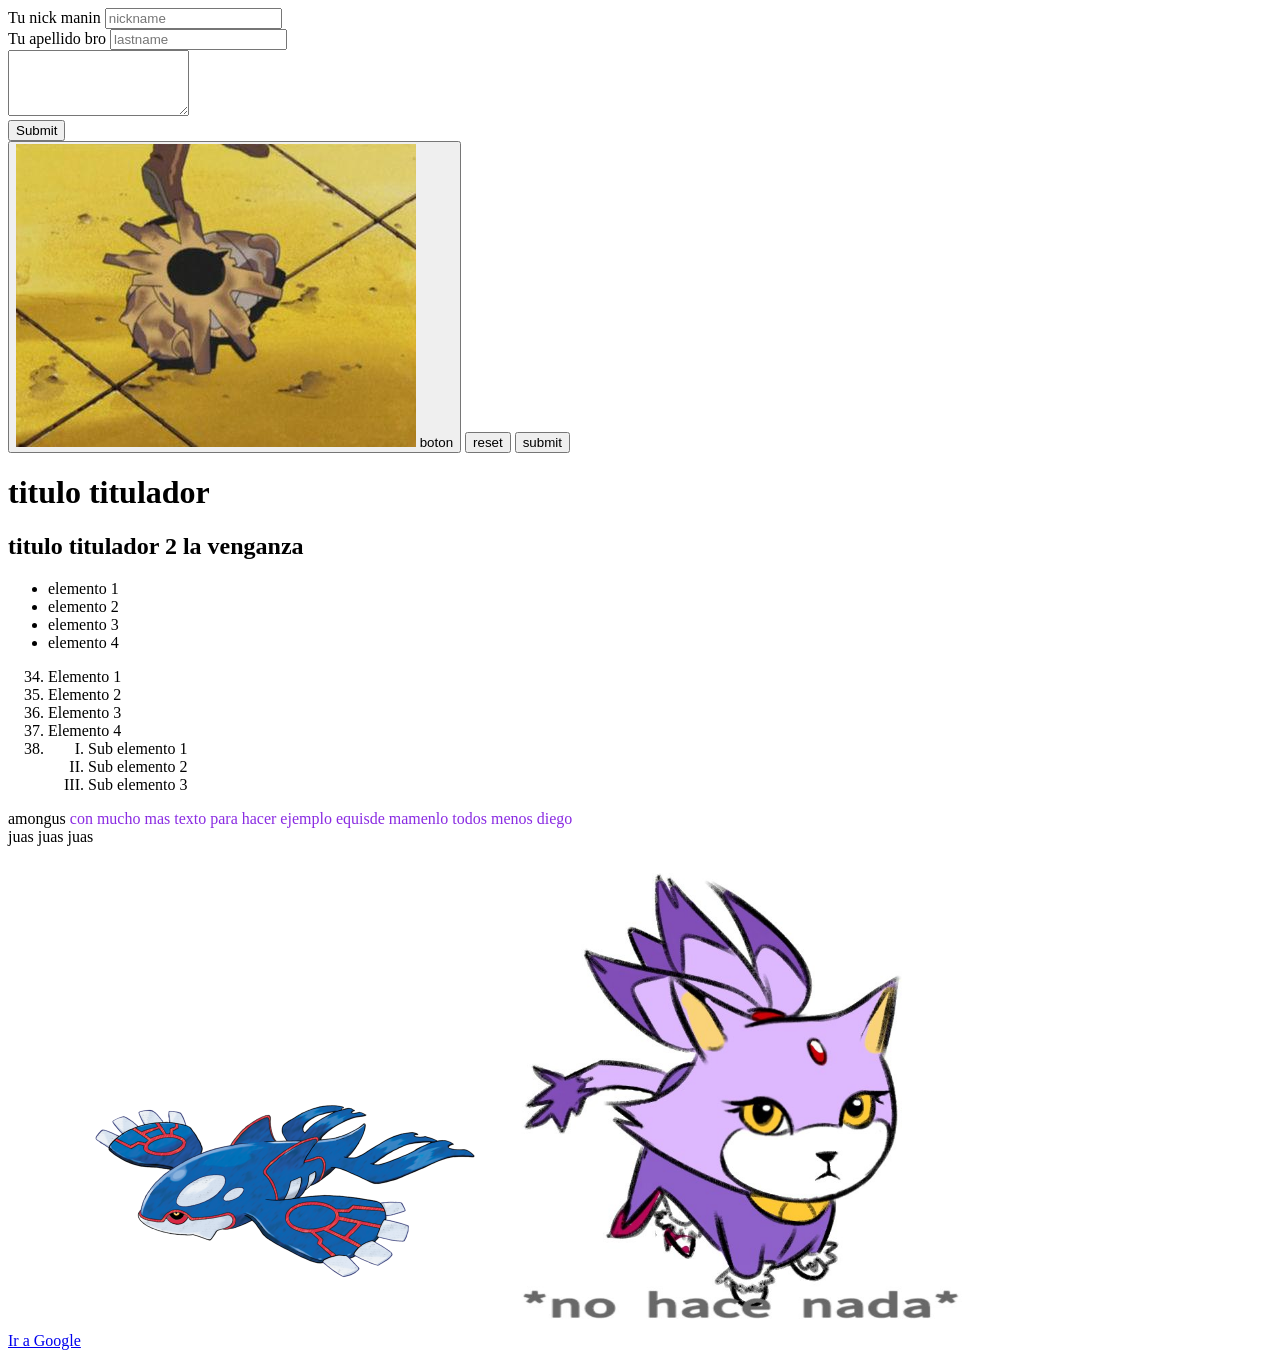
==== index.html @ 67339965 "Add files via upload" ====
<!DOCTYPE html>
<html lang="en">
<head>
   
    <form action="/formulario" method="post"> 
        <label>Tu nick manin </label>
        <input type="text" id="Nickname" name="nombre" placeholder="nickname"/>
        <br>
        <label>Tu apellido bro </label>
        <input type="text" id="tu apellido bro" name="nombre" placeholder="lastname"/>
        <br>
        <textarea name="comentario" placeholder="comenta po" rows="4" id="comentario"> </textarea>
        <br>
        <input type="submit" />
        <br>
        <button type="button"> <img src="img/shendinja.jpg" /> boton  </button>
        <button type="reset">reset</button>
        <button type="submit">submit</button>
           </form>
    <h1> titulo titulador</h1>
    <h2> titulo titulador 2 la venganza</h2>
    <!--comentario de lista no ordenada-->
    <ul>
        <li>elemento 1</li>
        <li>elemento 2</li>
        <li>elemento 3</li>
        <li>elemento 4</li>
 </ul>
 <!--comentario de lista si ordenada-->
    <ol>
        <li value="34">Elemento 1</li>
        <li>Elemento 2</li>
        <li>Elemento 3</li>
        <li>Elemento 4</li>
        <li>
            <ol>
         <li style="list-style: upper-roman;" >Sub elemento 1</li>
         <li style="list-style: upper-roman;" >Sub elemento 2</li>
         <li style="list-style: upper-roman;" >Sub elemento 3</li>
            </ol>
        </li>
    </ol>

    <p>amongus <span style="color: blueviolet;">con mucho mas texto para hacer ejemplo equisde mamenlo todos menos diego </span>
         <br>juas juas juas
         <br> <a target="_blank" href="https://www.google.com/"> Ir a Google</a>
         <img src="img/kyogre.png" width="400"/ <br> <img src="img/blazenada.jpg"" width="300"/
         <table style="width: 500px;" >
  
</body>
</html>
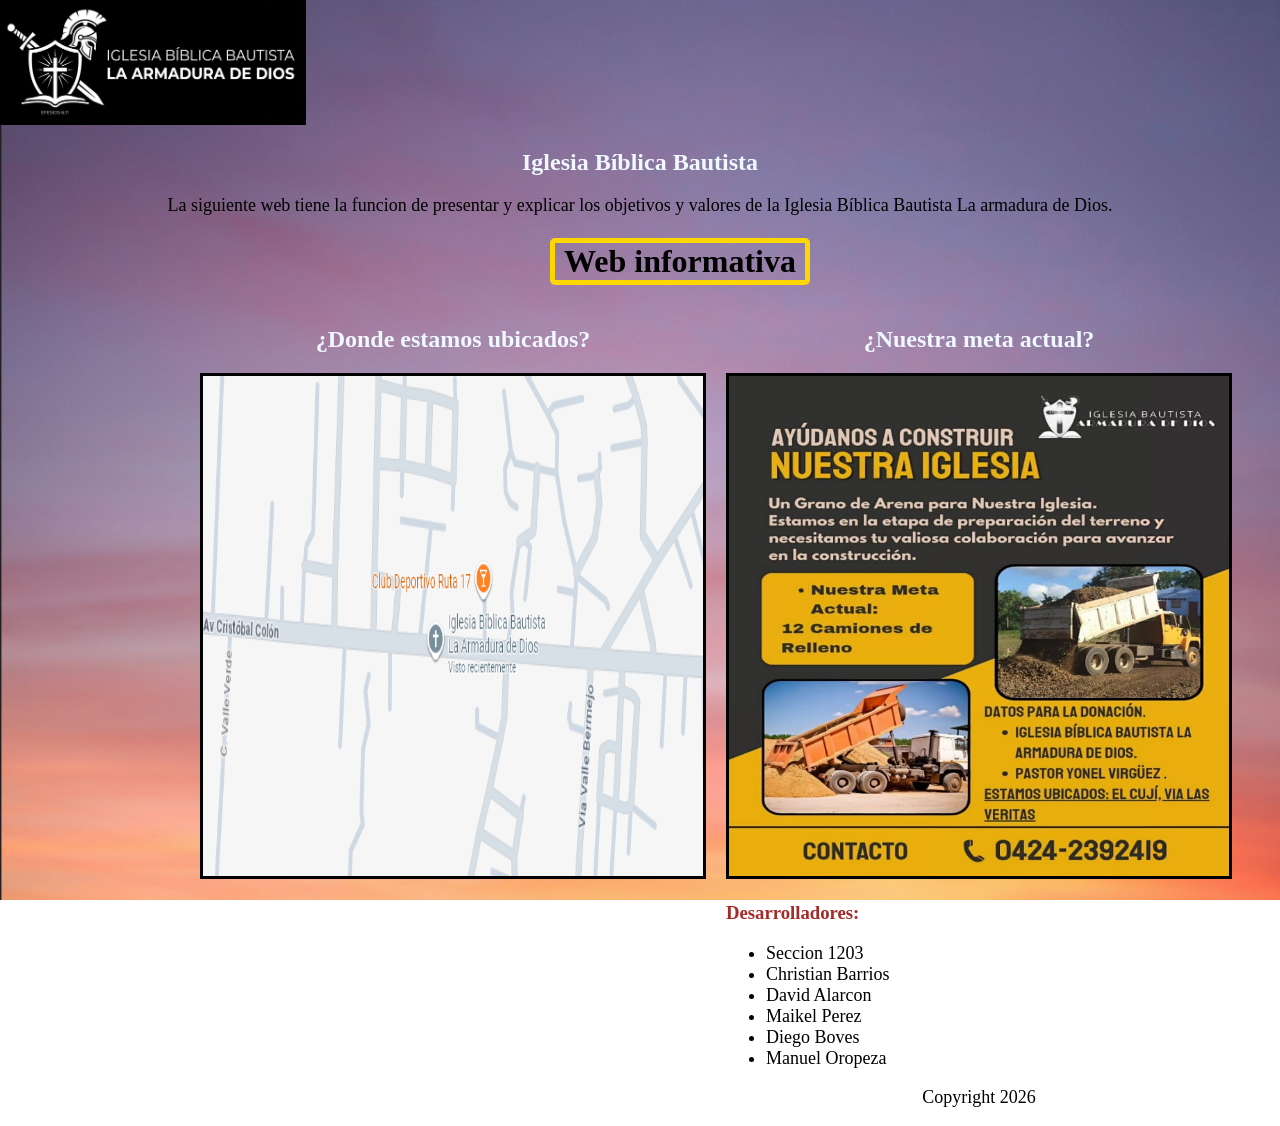
==== commit b88f0b5d: "Rename blog.html to index.html" ====
--- a/index.html
+++ b/index.html
@@ -1,51 +1,41 @@
 <!DOCTYPE html>
 <html lang="en">
 <head>
-   
-    <form action="/formulario" method="post"> 
-        <label>Tu nick manin </label>
-        <input type="text" id="Nickname" name="nombre" placeholder="nickname"/>
-        <br>
-        <label>Tu apellido bro </label>
-        <input type="text" id="tu apellido bro" name="nombre" placeholder="lastname"/>
-        <br>
-        <textarea name="comentario" placeholder="comenta po" rows="4" id="comentario"> </textarea>
-        <br>
-        <input type="submit" />
-        <br>
-        <button type="button"> <img src="img/shendinja.jpg" /> boton  </button>
-        <button type="reset">reset</button>
-        <button type="submit">submit</button>
-           </form>
-    <h1> titulo titulador</h1>
-    <h2> titulo titulador 2 la venganza</h2>
-    <!--comentario de lista no ordenada-->
+    <title>Pagina proyecto</title>
+    <link rel="stylesheet" href="estilo.css" />
+    <style>
+     .contenedor
+    </style>
+</head>
+<body>
+     <img src="img/parroquia.jpg" width="300"
+     <br>
+          <h2> Iglesia Bíblica Bautista</h2>
+    <p> La siguiente web tiene la funcion de presentar y explicar los objetivos y valores de la Iglesia Bíblica Bautista
+         La armadura de Dios.</p>
+          <h1> Web informativa</h1>
+          <div class="contenedor">
+          <section>
+          <div class="columna1">
+     <h2>¿Donde estamos ubicados?</h2>
+    <img src="img/lugar.PNG" width="500" height="500"
+    </div>
+          </section>
+    <br>
+               <div class="columna2">
+    <h2>¿Nuestra meta actual?</h2>
+    <img src="img/publi.jpg" width="500" height="500"
+    <hr>  
+    <h3>Desarrolladores:</h3>
     <ul>
-        <li>elemento 1</li>
-        <li>elemento 2</li>
-        <li>elemento 3</li>
-        <li>elemento 4</li>
+        <li>Seccion 1203</li>
+        <li>Christian Barrios</li>
+        <li>David Alarcon</li>
+        <li>Maikel Perez</li>
+        <li>Diego Boves</li>
+        <li>Manuel Oropeza</li>
  </ul>
- <!--comentario de lista si ordenada-->
-    <ol>
-        <li value="34">Elemento 1</li>
-        <li>Elemento 2</li>
-        <li>Elemento 3</li>
-        <li>Elemento 4</li>
-        <li>
-            <ol>
-         <li style="list-style: upper-roman;" >Sub elemento 1</li>
-         <li style="list-style: upper-roman;" >Sub elemento 2</li>
-         <li style="list-style: upper-roman;" >Sub elemento 3</li>
-            </ol>
-        </li>
-    </ol>
-
-    <p>amongus <span style="color: blueviolet;">con mucho mas texto para hacer ejemplo equisde mamenlo todos menos diego </span>
-         <br>juas juas juas
-         <br> <a target="_blank" href="https://www.google.com/"> Ir a Google</a>
-         <img src="img/kyogre.png" width="400"/ <br> <img src="img/blazenada.jpg"" width="300"/
-         <table style="width: 500px;" >
-  
+ <p>Copyright 2026</p>
+  </div>        
 </body>
-</html>+</html>
--- a/estilo.css
+++ b/estilo.css
@@ -0,0 +1,59 @@
+
+body {
+    margin: 0px;
+    background-image: url("img/cielofondo.PNG"); background-repeat:round ; background-attachment:fixed;
+}
+h1 {
+    color:black;
+    margin-left: 550px;
+}
+h2 {
+    color:aliceblue;
+    display: flex;
+    justify-content: center;
+}
+h3 {
+    color:brown
+}
+p{
+    font-family:Georgia, 'Times New Roman', Times, serif;
+    font-size: larger;
+    display: flex;
+    justify-content: center;
+}
+p{
+    font-size: large;
+}
+ul{
+    font-size: large;
+}
+h1{
+    display:flex;
+    justify-content: center;
+    border-radius: 5px;
+    border-color: gold;
+    border-width: 5px;
+    border-style:solid;
+    width: 250px; 
+}
+.contenedor {
+    margin-left: 100px;
+    display: flex;
+    justify-content:center
+     display: grid;
+  grid-template-columns: repeat(4, 3fr);
+  grid-gap: 10px;
+  grid-auto-rows: minmax(100px, auto);
+}
+.columna1 {
+    grid-column: 2 / 2;
+  grid-row: 1;
+  margin-left: 100px;
+}
+.columna2 {
+    grid-column: 1 / 2;
+  grid-row: 1;
+}
+img {
+    border-style: solid; color: black; border-width: 3px;
+}
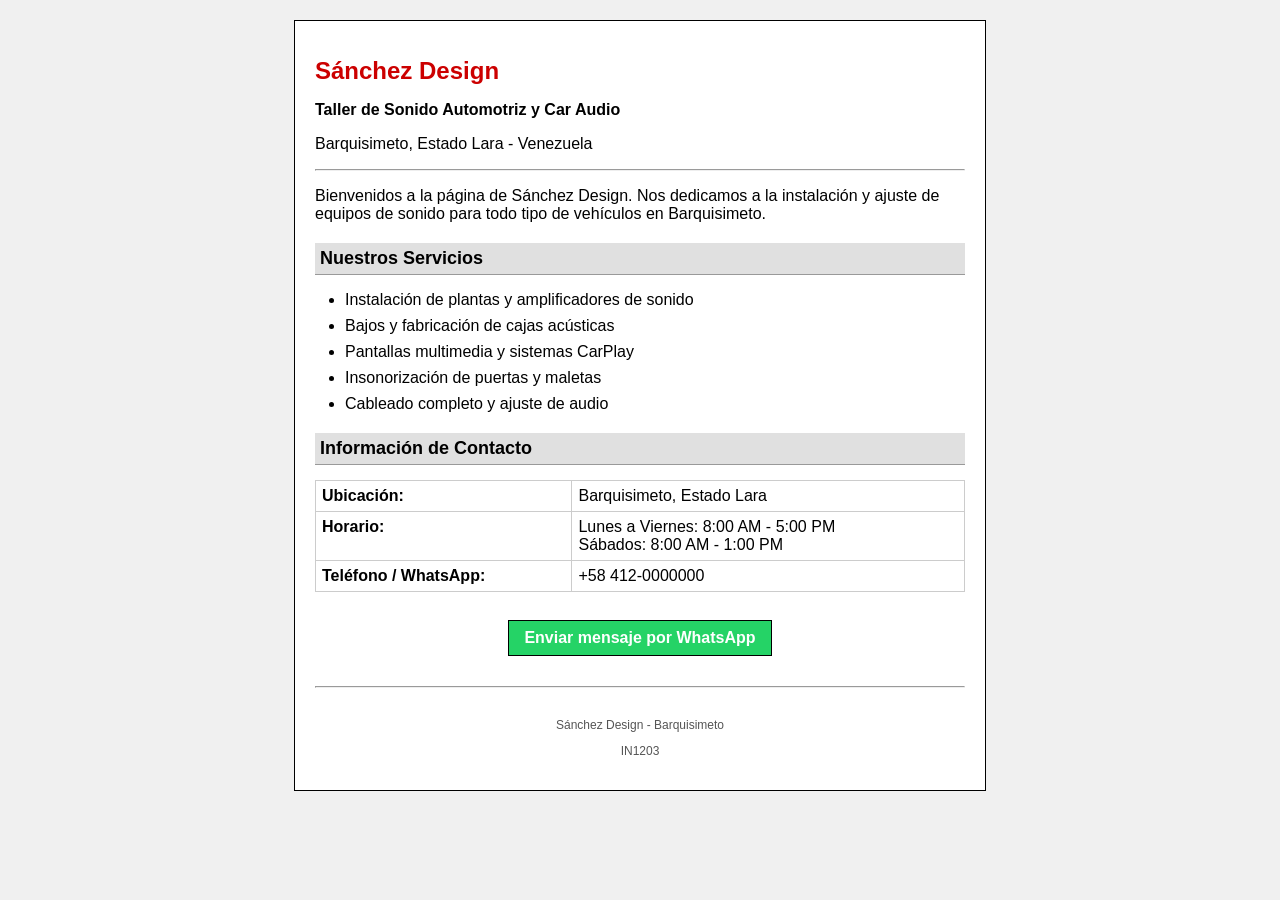
==== commit 66521574: "Actualización Mayor" ====
--- a/index.html
+++ b/index.html
@@ -1,41 +1,69 @@
-<!DOCTYPE html>
-<html lang="en">
-<head>
-    <title>Pagina proyecto</title>
-    <link rel="stylesheet" href="estilo.css" />
-    <style>
-     .contenedor
-    </style>
-</head>
-<body>
-     <img src="img/parroquia.jpg" width="300"
-     <br>
-          <h2> Iglesia Bíblica Bautista</h2>
-    <p> La siguiente web tiene la funcion de presentar y explicar los objetivos y valores de la Iglesia Bíblica Bautista
-         La armadura de Dios.</p>
-          <h1> Web informativa</h1>
-          <div class="contenedor">
-          <section>
-          <div class="columna1">
-     <h2>¿Donde estamos ubicados?</h2>
-    <img src="img/lugar.PNG" width="500" height="500"
-    </div>
-          </section>
-    <br>
-               <div class="columna2">
-    <h2>¿Nuestra meta actual?</h2>
-    <img src="img/publi.jpg" width="500" height="500"
-    <hr>  
-    <h3>Desarrolladores:</h3>
-    <ul>
-        <li>Seccion 1203</li>
-        <li>Christian Barrios</li>
-        <li>David Alarcon</li>
-        <li>Maikel Perez</li>
-        <li>Diego Boves</li>
-        <li>Manuel Oropeza</li>
- </ul>
- <p>Copyright 2026</p>
-  </div>        
-</body>
-</html>
+<!DOCTYPE html>
+<html lang="es">
+<head>
+    <meta charset="UTF-8">
+    <meta name="viewport" content="width=device-width, initial-scale=1.0">
+    <title>Sánchez Design - Sonido Automotriz en Barquisimeto</title>
+	<link rel="stylesheet" href="styles.css">
+</head>
+<body>
+
+    <div class="contenedor">
+        
+        <header>
+            <h1>Sánchez Design</h1>
+            <p><strong>Taller de Sonido Automotriz y Car Audio</strong></p>
+            <p>Barquisimeto, Estado Lara - Venezuela</p>
+        </header>
+
+        <hr>
+
+        <p>Bienvenidos a la página de Sánchez Design. Nos dedicamos a la instalación y ajuste de equipos de sonido para todo tipo de vehículos en Barquisimeto.</p>
+
+        <h2>Nuestros Servicios</h2>
+        <ul>
+            <li>Instalación de plantas y amplificadores de sonido</li>
+            <li>Bajos y fabricación de cajas acústicas</li>
+            <li>Pantallas multimedia y sistemas CarPlay</li>
+            <li>Insonorización de puertas y maletas</li>
+            <li>Cableado completo y ajuste de audio</li>
+        </ul>
+
+        <h2>Información de Contacto</h2>
+        
+        <table class="contacto-tabla">
+            <tr>
+                <td><strong>Ubicación:</strong></td>
+                <td>Barquisimeto, Estado Lara</td>
+            </tr>
+            <tr>
+                <td><strong>Horario:</strong></td>
+                <td>Lunes a Viernes: 8:00 AM - 5:00 PM<br>Sábados: 8:00 AM - 1:00 PM</td>
+            </tr>
+            <tr>
+                <td><strong>Teléfono / WhatsApp:</strong></td>
+                <td>+58 412-0000000</td>
+            </tr>
+        </table>
+
+        <br>
+
+        <!-- botoncito -->
+        <div style="text-align: center;">
+            <a class="boton-whatsapp" href="mensaje.html" target="_blank">
+                Enviar mensaje por WhatsApp
+            </a>
+        </div>
+
+        <hr style="margin-top: 30px;">
+
+
+        <div class="pie-pagina">
+            <p>Sánchez Design - Barquisimeto</p>
+            <p>IN1203</p>
+        </div>
+
+    </div>
+
+</body>
+</html>
--- a/styles.css
+++ b/styles.css
@@ -0,0 +1,68 @@
+body {
+            font-family: Arial, sans-serif;
+            background-color: #f0f0f0;
+            color: #000000;
+            margin: 20px;
+            padding: 0;
+        }
+
+        .contenedor {
+            max-width: 650px;
+            margin: 0 auto;
+            background-color: #ffffff;
+            border: 1px solid #000000;
+            padding: 20px;
+        }
+
+        h1 {
+            color: #cc0000;
+            margin-bottom: 5px;
+            font-size: 24px;
+        }
+
+        h2 {
+            font-size: 18px;
+            background-color: #e0e0e0;
+            padding: 5px;
+            border-bottom: 1px solid #999999;
+            margin-top: 20px;
+        }
+
+        ul {
+            margin-left: 10px;
+            padding-left: 20px;
+        }
+
+        li {
+            margin-bottom: 8px;
+        }
+
+        .contacto-tabla {
+            width: 100%;
+            border-collapse: collapse;
+            margin-top: 10px;
+        }
+
+        .contacto-tabla td {
+            padding: 6px;
+            border: 1px solid #ccc;
+            vertical-align: top;
+        }
+
+        .boton-whatsapp {
+            display: inline-block;
+            background-color: #25d366;
+            color: #ffffff;
+            padding: 8px 15px;
+            text-decoration: none;
+            font-weight: bold;
+            border: 1px solid #000000;
+            margin-top: 10px;
+        }
+
+        .pie-pagina {
+            text-align: center;
+            font-size: 12px;
+            margin-top: 30px;
+            color: #555555;
+        }
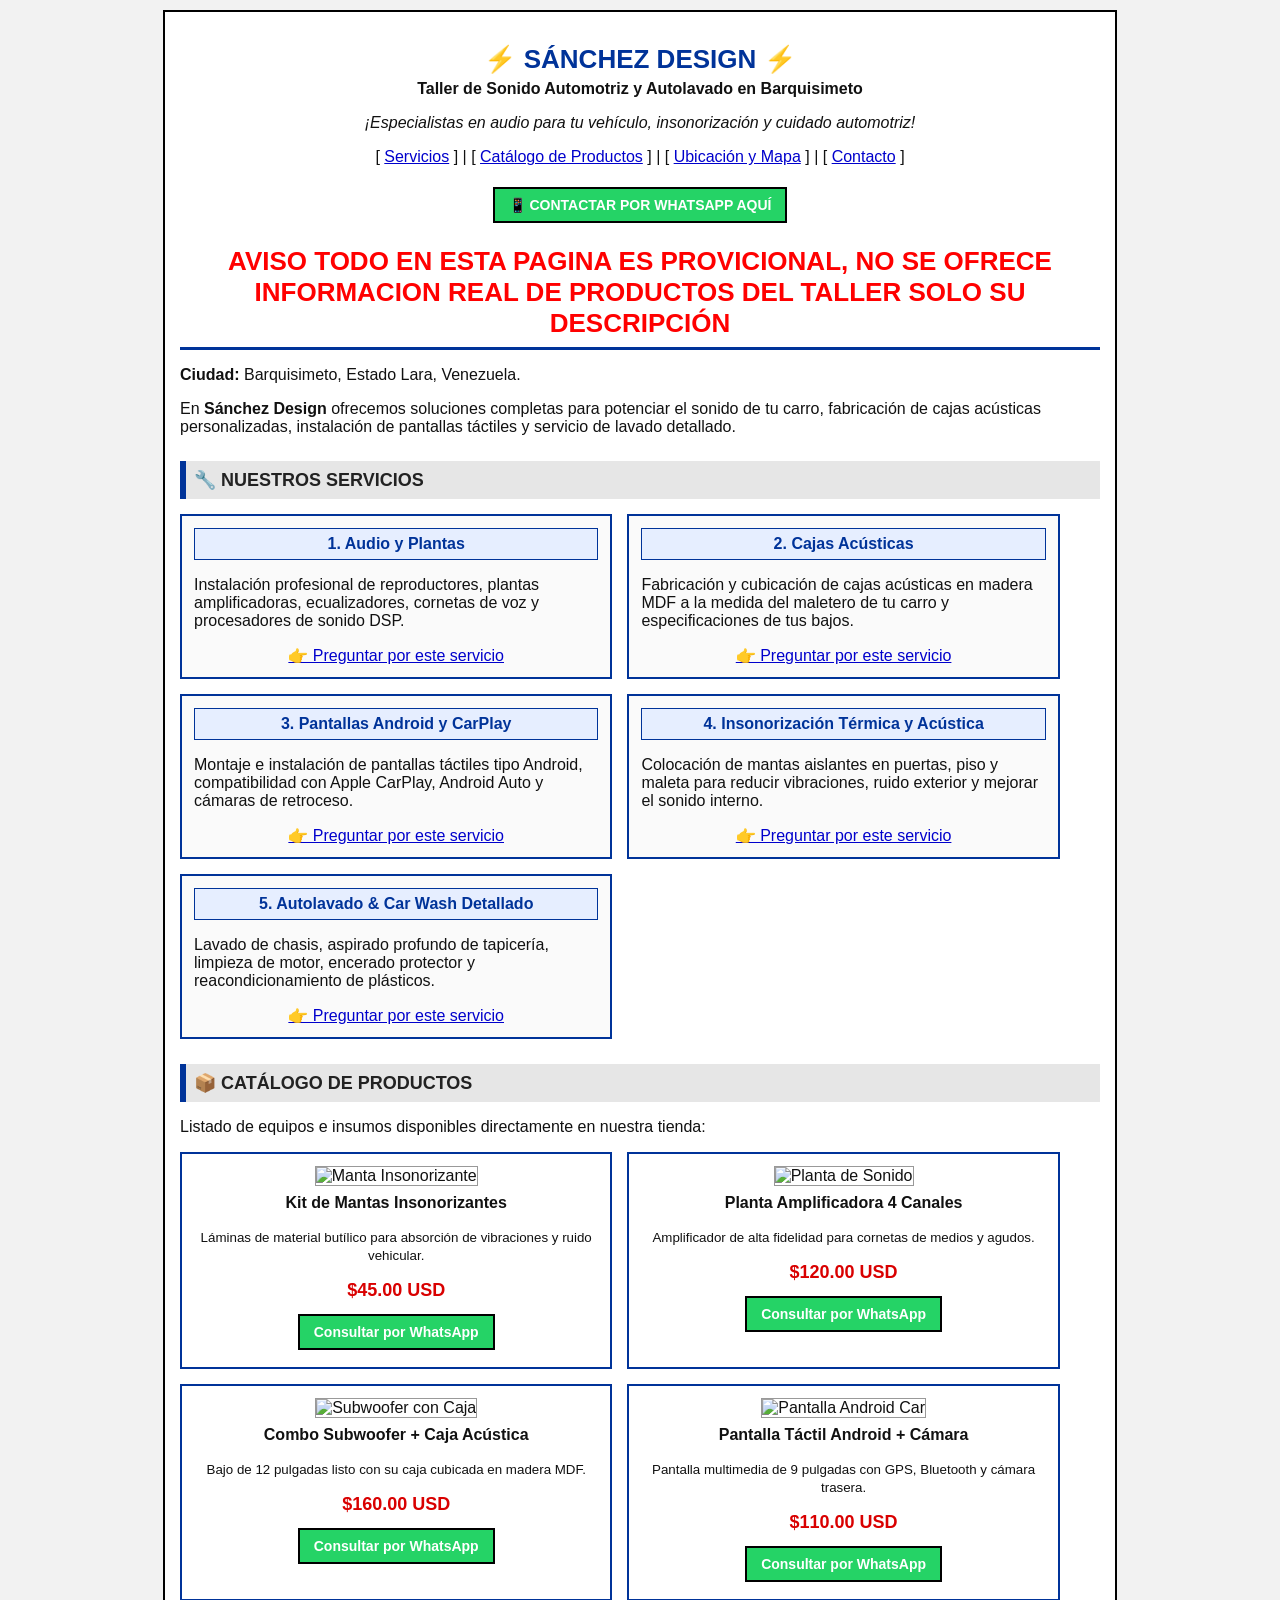
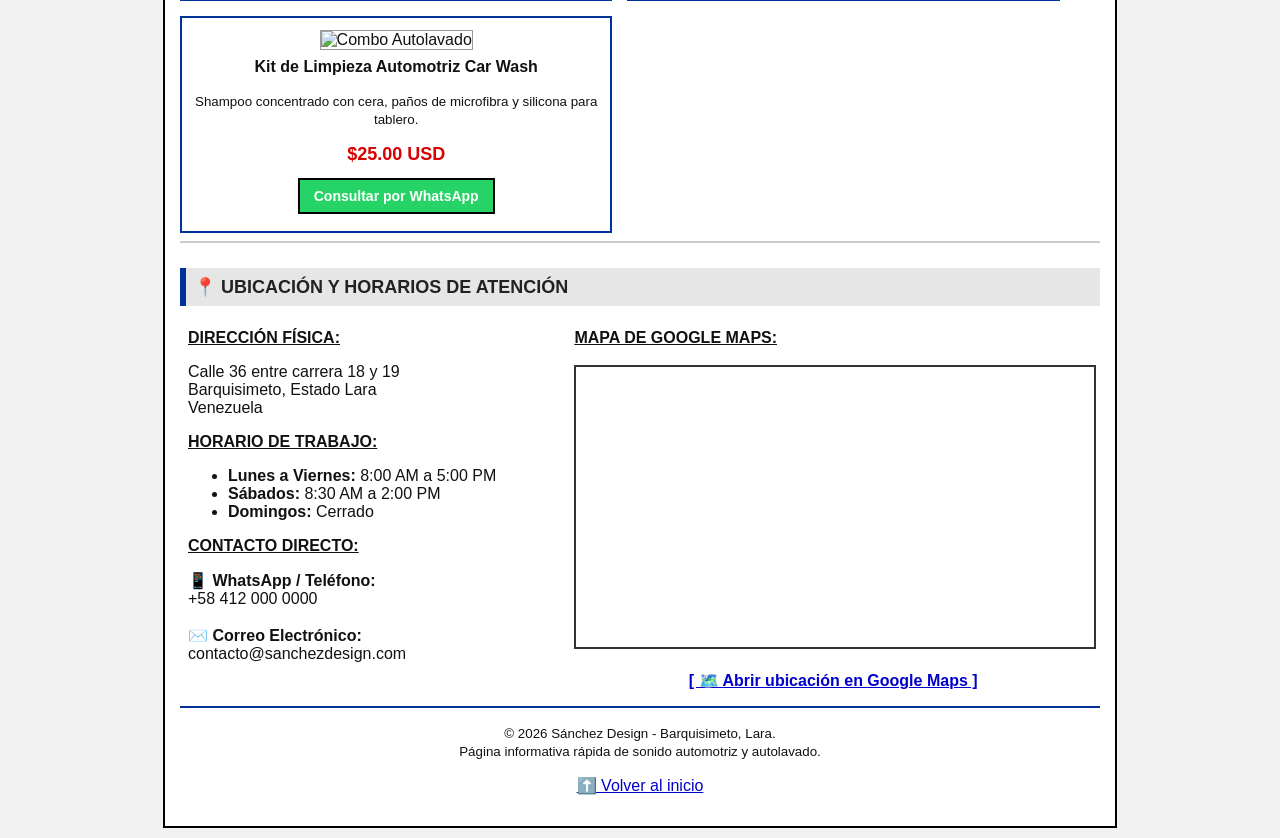
==== commit 073b6fda: "Update index.html" ====
--- a/index.html
+++ b/index.html
@@ -3,67 +3,321 @@
 <head>
     <meta charset="UTF-8">
     <meta name="viewport" content="width=device-width, initial-scale=1.0">
-    <title>Sánchez Design - Sonido Automotriz en Barquisimeto</title>
-	<link rel="stylesheet" href="styles.css">
+    <title>Sánchez Design - Sonido Automotriz y Autolavado (Barquisimeto)</title>
+    <style>
+        /* Estilos sencillos hechos a mano por un principiante */
+        body {
+            font-family: Arial, Helvetica, sans-serif;
+            background-color: #f2f2f2;
+            color: #111111;
+            margin: 10px;
+            padding: 0;
+        }
+
+        .contenedor-principal {
+            background-color: #ffffff;
+            width: 95%;
+            max-width: 920px;
+            margin: 0 auto;
+            border: 2px solid #000000;
+            padding: 15px;
+        }
+
+        h1 {
+            color: #003399;
+            margin-bottom: 5px;
+            font-size: 26px;
+        }
+
+        h2 {
+            color: #222222;
+            background-color: #e6e6e6;
+            padding: 8px;
+            border-left: 6px solid #003399;
+            margin-top: 25px;
+            font-size: 18px;
+        }
+
+        a {
+            color: #0000cc;
+            text-decoration: underline;
+        }
+
+        a:hover {
+            color: #cc0000;
+        }
+
+        /* Botón verde para consulta rápida */
+        .boton-whatsapp {
+            background-color: #25d366;
+            color: #ffffff !important;
+            padding: 8px 14px;
+            font-weight: bold;
+            text-decoration: none;
+            border: 2px solid #000000;
+            display: inline-block;
+            margin: 5px 0;
+            font-size: 14px;
+        }
+
+        /* CUADROS DE SERVICIOS - Estilo caja con borde azul */
+        .contenedor-cuadros {
+            display: flex;
+            flex-wrap: wrap;
+            gap: 15px;
+            margin-top: 15px;
+        }
+
+        .cuadro-box {
+            width: 47%;
+            min-width: 260px;
+            border: 2px solid #003399;
+            background-color: #fafafa;
+            padding: 12px;
+            box-sizing: border-box;
+        }
+
+        .cuadro-box h3 {
+            margin-top: 0;
+            color: #003399;
+            background-color: #e6eeff;
+            padding: 6px;
+            border: 1px solid #003399;
+            font-size: 16px;
+            text-align: center;
+        }
+
+        /* CUADROS DE PRODUCTOS */
+        .cuadro-producto {
+            width: 47%;
+            min-width: 260px;
+            border: 2px solid #003399;
+            background-color: #ffffff;
+            padding: 12px;
+            box-sizing: border-box;
+            text-align: center;
+        }
+
+        .cuadro-producto img {
+            border: 1px solid #999999;
+            margin-bottom: 8px;
+            max-width: 100%;
+            height: auto;
+        }
+
+        .precio-tag {
+            color: #d90000;
+            font-size: 18px;
+            font-weight: bold;
+            margin: 8px 0;
+        }
+
+        /* Tabla de contacto y mapa */
+        .tabla-contacto {
+            width: 100%;
+            border-collapse: collapse;
+        }
+
+        .tabla-contacto td {
+            padding: 8px;
+            vertical-align: top;
+        }
+
+        .mapa-iframe {
+            width: 100%;
+            height: 280px;
+            border: 2px solid #333333;
+        }
+    </style>
 </head>
 <body>
 
-    <div class="contenedor">
-        
-        <header>
-            <h1>Sánchez Design</h1>
-            <p><strong>Taller de Sonido Automotriz y Car Audio</strong></p>
-            <p>Barquisimeto, Estado Lara - Venezuela</p>
-        </header>
-
-        <hr>
-
-        <p>Bienvenidos a la página de Sánchez Design. Nos dedicamos a la instalación y ajuste de equipos de sonido para todo tipo de vehículos en Barquisimeto.</p>
-
-        <h2>Nuestros Servicios</h2>
-        <ul>
-            <li>Instalación de plantas y amplificadores de sonido</li>
-            <li>Bajos y fabricación de cajas acústicas</li>
-            <li>Pantallas multimedia y sistemas CarPlay</li>
-            <li>Insonorización de puertas y maletas</li>
-            <li>Cableado completo y ajuste de audio</li>
-        </ul>
-
-        <h2>Información de Contacto</h2>
-        
-        <table class="contacto-tabla">
+    <div class="contenedor-principal">
+
+        <!-- 1. Encabezado simple -->
+        <center>
+            <h1>⚡ SÁNCHEZ DESIGN ⚡</h1>
+            <b>Taller de Sonido Automotriz y Autolavado en Barquisimeto</b>
+            <p><i>¡Especialistas en audio para tu vehículo, insonorización y cuidado automotriz!</i></p>
+            <p>
+                [ <a href="#servicios">Servicios</a> ] | 
+                [ <a href="#productos">Catálogo de Productos</a> ] | 
+                [ <a href="#ubicacion">Ubicación y Mapa</a> ] | 
+                [ <a href="#contacto">Contacto</a> ]
+            </p>
+            <a href="https://wa.me/584120000000?text=Hola,%20quisiera%20solicitar%20información%20sobre%20sus%20servicios." class="boton-whatsapp" target="_blank">
+                📱 CONTACTAR POR WHATSAPP AQUÍ
+            </a>
+            <h1 style="color: red;">AVISO TODO EN ESTA PAGINA ES PROVICIONAL, NO SE OFRECE INFORMACION REAL DE PRODUCTOS DEL TALLER SOLO SU DESCRIPCIÓN</h1>
+        </center>
+
+        <hr size="3" color="#003399">
+
+        <p><b>Ciudad:</b> Barquisimeto, Estado Lara, Venezuela.</p>
+        <p>En <b>Sánchez Design</b> ofrecemos soluciones completas para potenciar el sonido de tu carro, fabricación de cajas acústicas personalizadas, instalación de pantallas táctiles y servicio de lavado detallado.</p>
+
+        <!-- 2. Sección de Servicios en Cuadros -->
+        <a name="servicios"></a>
+        <h2>🔧 NUESTROS SERVICIOS</h2>
+
+        <div class="contenedor-cuadros">
+
+            <!-- Servicio 1 -->
+            <div class="cuadro-box">
+                <h3>1. Audio y Plantas</h3>
+                <p>Instalación profesional de reproductores, plantas amplificadoras, ecualizadores, cornetas de voz y procesadores de sonido DSP.</p>
+                <center>
+                    <a href="https://wa.me/584120000000?text=Consulta%20sobre:%20Instalacion%20de%20Audio%20y%20Plantas" target="_blank">👉 Preguntar por este servicio</a>
+                </center>
+            </div>
+
+            <!-- Servicio 2 -->
+            <div class="cuadro-box">
+                <h3>2. Cajas Acústicas</h3>
+                <p>Fabricación y cubicación de cajas acústicas en madera MDF a la medida del maletero de tu carro y especificaciones de tus bajos.</p>
+                <center>
+                    <a href="https://wa.me/584120000000?text=Consulta%20sobre:%20Cajas%20Acusticas" target="_blank">👉 Preguntar por este servicio</a>
+                </center>
+            </div>
+
+            <!-- Servicio 3 -->
+            <div class="cuadro-box">
+                <h3>3. Pantallas Android y CarPlay</h3>
+                <p>Montaje e instalación de pantallas táctiles tipo Android, compatibilidad con Apple CarPlay, Android Auto y cámaras de retroceso.</p>
+                <center>
+                    <a href="https://wa.me/584120000000?text=Consulta%20sobre:%20Pantallas%20y%20CarPlay" target="_blank">👉 Preguntar por este servicio</a>
+                </center>
+            </div>
+
+            <!-- Servicio 4 -->
+            <div class="cuadro-box">
+                <h3>4. Insonorización Térmica y Acústica</h3>
+                <p>Colocación de mantas aislantes en puertas, piso y maleta para reducir vibraciones, ruido exterior y mejorar el sonido interno.</p>
+                <center>
+                    <a href="https://wa.me/584120000000?text=Consulta%20sobre:%20Insonorización%20y%20Cableado" target="_blank">👉 Preguntar por este servicio</a>
+                </center>
+            </div>
+
+            <!-- Servicio 5 -->
+            <div class="cuadro-box">
+                <h3>5. Autolavado & Car Wash Detallado</h3>
+                <p>Lavado de chasis, aspirado profundo de tapicería, limpieza de motor, encerado protector y reacondicionamiento de plásticos.</p>
+                <center>
+                    <a href="https://wa.me/584120000000?text=Consulta%20sobre:%20Servicio%20de%20Autolavado" target="_blank">👉 Preguntar por este servicio</a>
+                </center>
+            </div>
+
+        </div>
+
+        <!-- 3. Catálogo de Productos en Cuadros -->
+        <a name="productos"></a>
+        <h2>📦 CATÁLOGO DE PRODUCTOS</h2>
+        <p>Listado de equipos e insumos disponibles directamente en nuestra tienda:</p>
+
+        <div class="contenedor-cuadros">
+
+            <!-- Producto 1 -->
+            <div class="cuadro-producto">
+                <img src="https://placehold.co/200x150/003399/ffffff?text=Imagen" alt="Manta Insonorizante">
+                <br><b>Kit de Mantas Insonorizantes</b>
+                <p><small>Láminas de material butílico para absorción de vibraciones y ruido vehicular.</small></p>
+                <div class="precio-tag">$45.00 USD</div>
+                <a href="https://wa.me/584120000000?text=Consulta%20por%20producto:%20Kit%20Insonorizante" class="boton-whatsapp" target="_blank">Consultar por WhatsApp</a>
+            </div>
+
+            <!-- Producto 2 -->
+            <div class="cuadro-producto">
+                <img src="https://placehold.co/200x150/003399/ffffff?text=Imagen" alt="Planta de Sonido">
+                <br><b>Planta Amplificadora 4 Canales</b>
+                <p><small>Amplificador de alta fidelidad para cornetas de medios y agudos.</small></p>
+                <div class="precio-tag">$120.00 USD</div>
+                <a href="https://wa.me/584120000000?text=Consulta%20por%20producto:%20Planta%204%20Canales" class="boton-whatsapp" target="_blank">Consultar por WhatsApp</a>
+            </div>
+
+            <!-- Producto 3 -->
+            <div class="cuadro-producto">
+                <img src="https://placehold.co/200x150/003399/ffffff?text=Imagen" alt="Subwoofer con Caja">
+                <br><b>Combo Subwoofer + Caja Acústica</b>
+                <p><small>Bajo de 12 pulgadas listo con su caja cubicada en madera MDF.</small></p>
+                <div class="precio-tag">$160.00 USD</div>
+                <a href="https://wa.me/584120000000?text=Consulta%20por%20producto:%20Subwoofer%20con%20Caja" class="boton-whatsapp" target="_blank">Consultar por WhatsApp</a>
+            </div>
+
+            <!-- Producto 4 -->
+            <div class="cuadro-producto">
+                <img src="https://placehold.co/200x150/003399/ffffff?text=Imagen" alt="Pantalla Android Car">
+                <br><b>Pantalla Táctil Android + Cámara</b>
+                <p><small>Pantalla multimedia de 9 pulgadas con GPS, Bluetooth y cámara trasera.</small></p>
+                <div class="precio-tag">$110.00 USD</div>
+                <a href="https://wa.me/584120000000?text=Consulta%20por%20producto:%20Pantalla%20Android" class="boton-whatsapp" target="_blank">Consultar por WhatsApp</a>
+            </div>
+
+            <!-- Producto 5 -->
+            <div class="cuadro-producto">
+                <img src="https://placehold.co/200x150/003399/ffffff?text=Imagen" alt="Combo Autolavado">
+                <br><b>Kit de Limpieza Automotriz Car Wash</b>
+                <p><small>Shampoo concentrado con cera, paños de microfibra y silicona para tablero.</small></p>
+                <div class="precio-tag">$25.00 USD</div>
+                <a href="https://wa.me/584120000000?text=Consulta%20por%20producto:%20Kit%20Car%20Wash" class="boton-whatsapp" target="_blank">Consultar por WhatsApp</a>
+            </div>
+
+        </div>
+
+        <hr size="2" color="#cccccc">
+
+        <!-- 4. Sección de Ubicación, Horarios y Contacto -->
+        <a name="ubicacion"></a>
+        <a name="contacto"></a>
+        <h2>📍 UBICACIÓN Y HORARIOS DE ATENCIÓN</h2>
+
+        <table class="tabla-contacto">
             <tr>
-                <td><strong>Ubicación:</strong></td>
-                <td>Barquisimeto, Estado Lara</td>
-            </tr>
-            <tr>
-                <td><strong>Horario:</strong></td>
-                <td>Lunes a Viernes: 8:00 AM - 5:00 PM<br>Sábados: 8:00 AM - 1:00 PM</td>
-            </tr>
-            <tr>
-                <td><strong>Teléfono / WhatsApp:</strong></td>
-                <td>+58 412-0000000</td>
+                <td width="42%">
+                    <b><u>DIRECCIÓN FÍSICA:</u></b>
+                    <p>Calle 36 entre carrera 18 y 19<br>Barquisimeto, Estado Lara<br>Venezuela</p>
+
+                    <b><u>HORARIO DE TRABAJO:</u></b>
+                    <ul>
+                        <li><b>Lunes a Viernes:</b> 8:00 AM a 5:00 PM</li>
+                        <li><b>Sábados:</b> 8:30 AM a 2:00 PM</li>
+                        <li><b>Domingos:</b> Cerrado</li>
+                    </ul>
+
+                    <b><u>CONTACTO DIRECTO:</u></b>
+                    <p>
+                        📱 <b>WhatsApp / Teléfono:</b><br>
+                        +58 412 000 0000<br><br>
+                        ✉️ <b>Correo Electrónico:</b><br>
+                        contacto@sanchezdesign.com
+                    </p>
+                </td>
+                <td width="58%">
+                    <b><u>MAPA DE GOOGLE MAPS:</u></b><br><br>
+                    <iframe 
+                        class="mapa-iframe"
+                        src="https://www.google.com/maps/embed?pb=!1m18!1m12!1m3!1d3928.32483842109!2d-69.3188!3d10.0655!2m3!1f0!2f0!3f0!3m2!1i1024!2i768!4f13.1!3m3!1m2!1s0x8e876710db4ad857%3A0x89d6e8b4bb688e4c!2sBarquisimeto%2C%20Lara!5e0!2m3!1ses!2sve!4v1700000000000!5m2!1ses!2sve" 
+                        allowfullscreen="" 
+                        loading="lazy">
+                    </iframe>
+                    <br><br>
+                    <center>
+                        <a href="https://maps.google.com/?q=Barquisimeto+Edo+Lara+Venezuela" target="_blank">
+                            <b>[ 🗺️ Abrir ubicación en Google Maps ]</b>
+                        </a>
+                    </center>
+                </td>
             </tr>
         </table>
 
-        <br>
-
-        <!-- botoncito -->
-        <div style="text-align: center;">
-            <a class="boton-whatsapp" href="mensaje.html" target="_blank">
-                Enviar mensaje por WhatsApp
-            </a>
-        </div>
-
-        <hr style="margin-top: 30px;">
-
-
-        <div class="pie-pagina">
-            <p>Sánchez Design - Barquisimeto</p>
-            <p>IN1203</p>
-        </div>
+        <hr size="2" color="#003399">
+
+        <!-- Pie de página -->
+        <center>
+            <p><small>© 2026 Sánchez Design - Barquisimeto, Lara.<br>Página informativa rápida de sonido automotriz y autolavado.</small></p>
+            <p><a href="#">⬆️ Volver al inicio</a></p>
+        </center>
 
     </div>
 
 </body>
-</html>+</html>
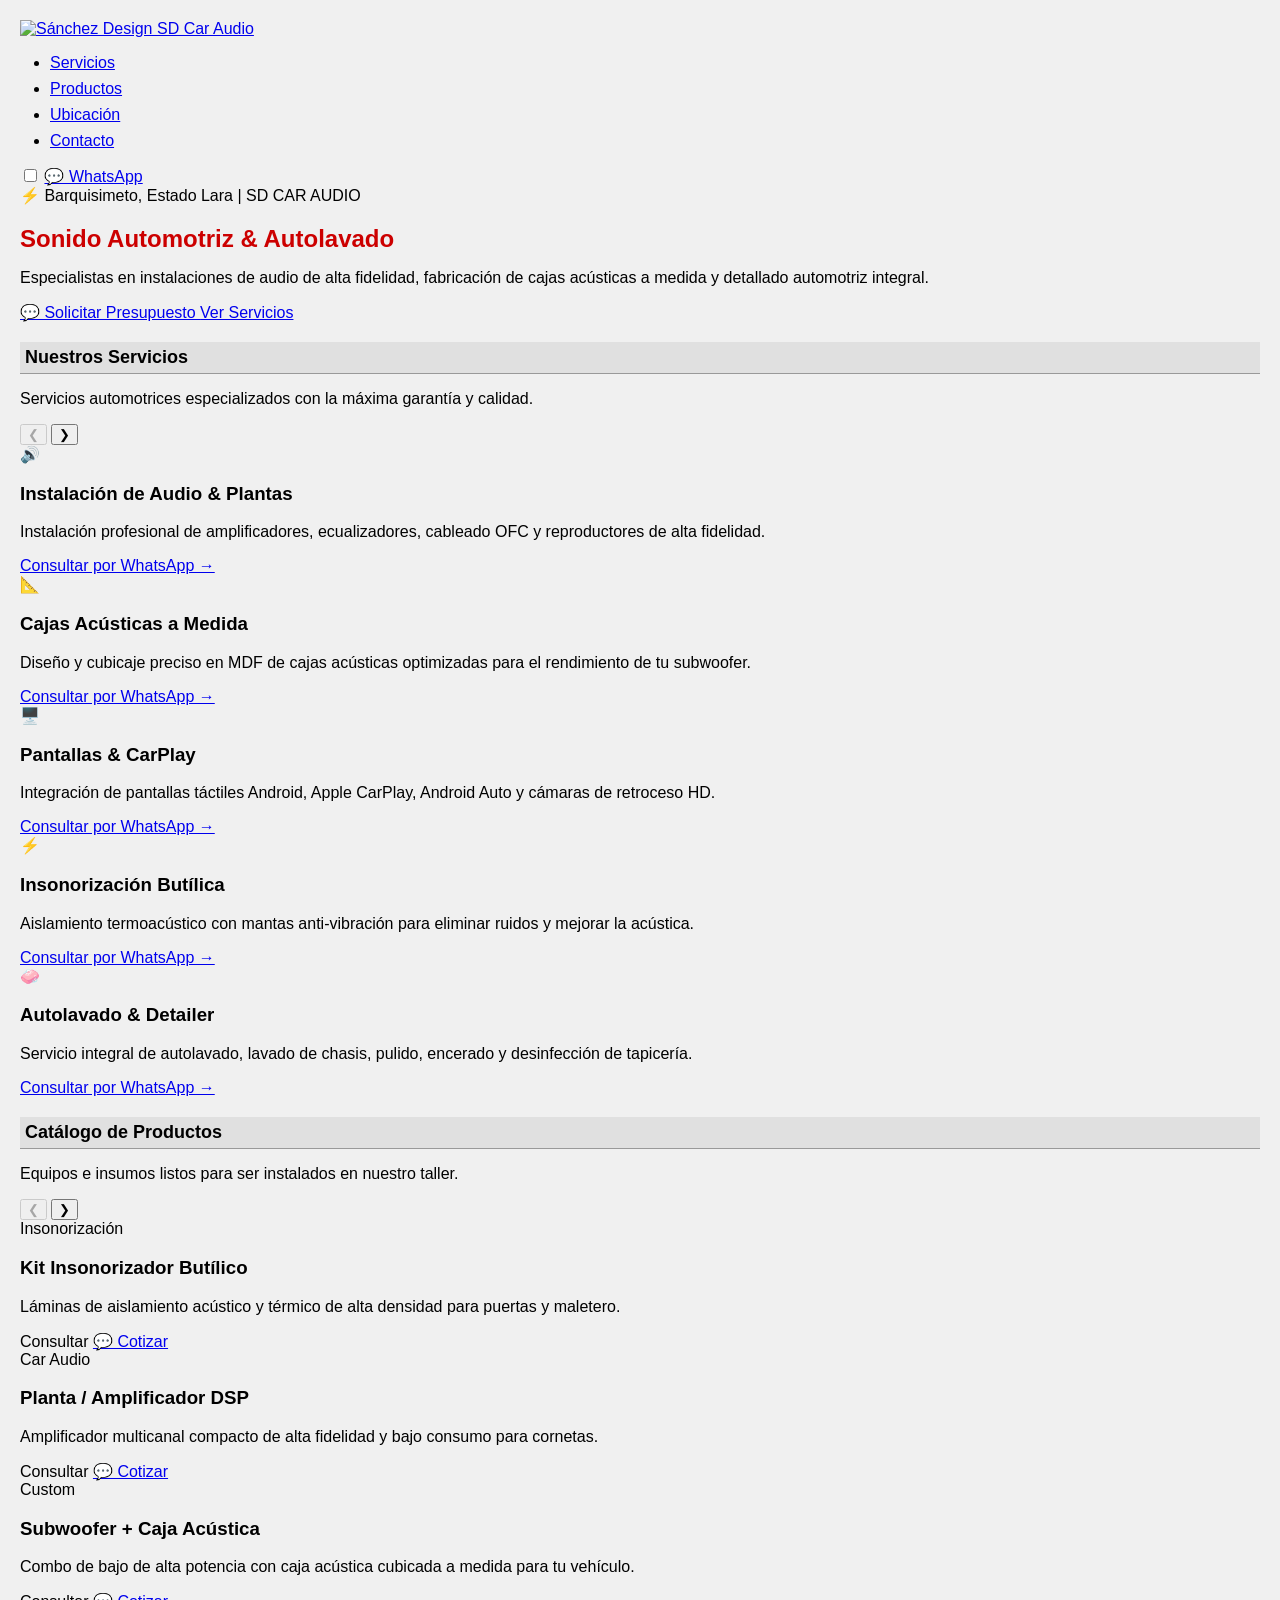
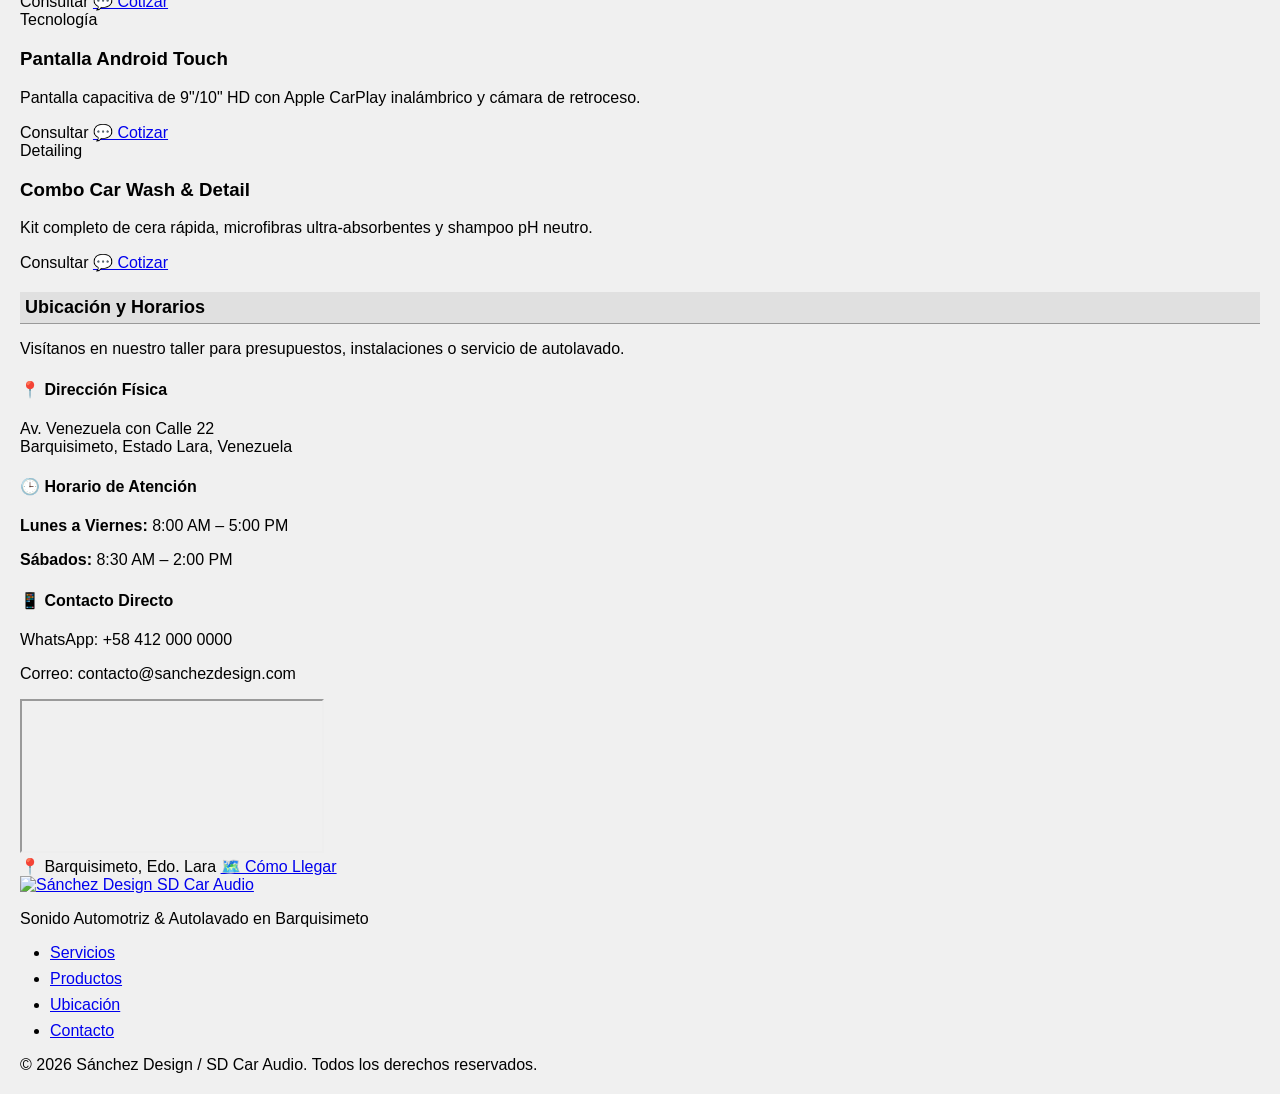
==== commit 455174e3: "Update index.html MODERNIZACIÓN" ====
--- a/index.html
+++ b/index.html
@@ -1,323 +1,418 @@
 <!DOCTYPE html>
-<html lang="es">
+<html lang="es" data-theme="dark">
 <head>
     <meta charset="UTF-8">
     <meta name="viewport" content="width=device-width, initial-scale=1.0">
-    <title>Sánchez Design - Sonido Automotriz y Autolavado (Barquisimeto)</title>
-    <style>
-        /* Estilos sencillos hechos a mano por un principiante */
-        body {
-            font-family: Arial, Helvetica, sans-serif;
-            background-color: #f2f2f2;
-            color: #111111;
-            margin: 10px;
-            padding: 0;
+    <title>Sánchez Design | SD Car Audio & Detailing - Barquisimeto</title>
+    <link rel="stylesheet" href="styles.css">
+    </head>
+<body>
+
+    <!-- Header Navigation -->
+    <header>
+        <div class="container nav-wrapper">
+            <!-- LOGO.PNG -->
+            <a href="#" class="brand-logo" aria-label="Sánchez Design SD Car Audio Home">
+                <img src="logo.png" alt="Sánchez Design SD Car Audio" class="logo-img">
+            </a>
+            
+            <div class="nav-right">
+                <ul class="nav-links">
+                    <li><a href="#servicios">Servicios</a></li>
+                    <li><a href="#productos">Productos</a></li>
+                    <li><a href="#ubicacion">Ubicación</a></li>
+                    <li><a href="#contacto">Contacto</a></li>
+                </ul>
+
+                <!-- Switch Modo Oscuro / Claro 100% CSS PURO (Sin JavaScript) -->
+                <input type="checkbox" id="themeToggle" class="theme-checkbox">
+                <label for="themeToggle" class="theme-toggle-label" aria-label="Cambiar tema"></label>
+
+                <a href="https://wa.me/584120000000?text=Hola,%20quisiera%20solicitar%20información%20sobre%20un%20servicio." class="btn-wa-header" target="_blank" rel="noopener">
+                    💬 WhatsApp
+                </a>
+            </div>
+        </div>
+    </header>
+
+    <!-- Main Content -->
+    <main>
+
+        <!-- Hero Section -->
+        <section class="hero">
+            <div class="container">
+                <div class="hero-badge">
+                    ⚡ Barquisimeto, Estado Lara | SD CAR AUDIO
+                </div>
+                <h1>Sonido Automotriz & <span>Autolavado</span></h1>
+                <p>Especialistas en instalaciones de audio de alta fidelidad, fabricación de cajas acústicas a medida y detallado automotriz integral.</p>
+                <div class="hero-buttons">
+                    <a href="https://wa.me/584120000000?text=Hola,%20me%20gustaría%20solicitar%20un%20presupuesto%20para%20mi%20vehículo." class="btn-primary" target="_blank" rel="noopener">
+                        💬 Solicitar Presupuesto
+                    </a>
+                    <a href="#servicios" class="btn-secondary">
+                        Ver Servicios
+                    </a>
+                </div>
+            </div>
+        </section>
+
+        <!-- Carrusel 1: Servicios -->
+        <section id="servicios">
+            <div class="container">
+                <div class="section-header">
+                    <h2 class="section-title">Nuestros <span>Servicios</span></h2>
+                    <p class="section-subtitle">Servicios automotrices especializados con la máxima garantía y calidad.</p>
+                </div>
+
+                <div class="carousel-wrapper">
+                    <button class="carousel-btn prev" id="serviciosPrev" aria-label="Anterior">❮</button>
+                    <button class="carousel-btn next" id="serviciosNext" aria-label="Siguiente">❯</button>
+                    
+                    <div class="carousel-container" id="serviciosContainer">
+                        <div class="carousel-track" id="serviciosTrack">
+                            
+                            <!-- Servicio 1 -->
+                            <div class="service-card">
+                                <div class="service-card-inner">
+                                    <div>
+                                        <div class="service-icon">🔊</div>
+                                        <h3>Instalación de Audio & Plantas</h3>
+                                        <p>Instalación profesional de amplificadores, ecualizadores, cableado OFC y reproductores de alta fidelidad.</p>
+                                    </div>
+                                    <a href="https://wa.me/584120000000?text=Consulta%20sobre:%20Instalación%20de%20Audio" class="service-link" target="_blank" rel="noopener">Consultar por WhatsApp →</a>
+                                </div>
+                            </div>
+
+                            <!-- Servicio 2 -->
+                            <div class="service-card">
+                                <div class="service-card-inner">
+                                    <div>
+                                        <div class="service-icon">📐</div>
+                                        <h3>Cajas Acústicas a Medida</h3>
+                                        <p>Diseño y cubicaje preciso en MDF de cajas acústicas optimizadas para el rendimiento de tu subwoofer.</p>
+                                    </div>
+                                    <a href="https://wa.me/584120000000?text=Consulta%20sobre:%20Cajas%20Acústicas" class="service-link" target="_blank" rel="noopener">Consultar por WhatsApp →</a>
+                                </div>
+                            </div>
+
+                            <!-- Servicio 3 -->
+                            <div class="service-card">
+                                <div class="service-card-inner">
+                                    <div>
+                                        <div class="service-icon">🖥️</div>
+                                        <h3>Pantallas & CarPlay</h3>
+                                        <p>Integración de pantallas táctiles Android, Apple CarPlay, Android Auto y cámaras de retroceso HD.</p>
+                                    </div>
+                                    <a href="https://wa.me/584120000000?text=Consulta%20sobre:%20Pantallas%20y%20CarPlay" class="service-link" target="_blank" rel="noopener">Consultar por WhatsApp →</a>
+                                </div>
+                            </div>
+
+                            <!-- Servicio 4 -->
+                            <div class="service-card">
+                                <div class="service-card-inner">
+                                    <div>
+                                        <div class="service-icon">⚡</div>
+                                        <h3>Insonorización Butílica</h3>
+                                        <p>Aislamiento termoacústico con mantas anti-vibración para eliminar ruidos y mejorar la acústica.</p>
+                                    </div>
+                                    <a href="https://wa.me/584120000000?text=Consulta%20sobre:%20Insonorización" class="service-link" target="_blank" rel="noopener">Consultar por WhatsApp →</a>
+                                </div>
+                            </div>
+
+                            <!-- Servicio 5 -->
+                            <div class="service-card">
+                                <div class="service-card-inner">
+                                    <div>
+                                        <div class="service-icon">🧼</div>
+                                        <h3>Autolavado & Detailer</h3>
+                                        <p>Servicio integral de autolavado, lavado de chasis, pulido, encerado y desinfección de tapicería.</p>
+                                    </div>
+                                    <a href="https://wa.me/584120000000?text=Consulta%20sobre:%20Autolavado%20y%20Detailing" class="service-link" target="_blank" rel="noopener">Consultar por WhatsApp →</a>
+                                </div>
+                            </div>
+
+                        </div>
+                    </div>
+
+                    <div class="carousel-dots" id="serviciosDots"></div>
+                </div>
+            </div>
+        </section>
+
+        <!-- Carrusel 2: Catálogo de Productos con PNGs de Stock Neutras -->
+        <section id="productos">
+            <div class="container">
+                <div class="section-header">
+                    <h2 class="section-title">Catálogo de <span>Productos</span></h2>
+                    <p class="section-subtitle">Equipos e insumos listos para ser instalados en nuestro taller.</p>
+                </div>
+
+                <div class="carousel-wrapper">
+                    <button class="carousel-btn prev" id="productosPrev" aria-label="Anterior">❮</button>
+                    <button class="carousel-btn next" id="productosNext" aria-label="Siguiente">❯</button>
+                    
+                    <div class="carousel-container" id="productosContainer">
+                        <div class="carousel-track" id="productosTrack">
+                            
+                            <!-- Producto 1 -->
+                            <div class="product-card">
+                                <div class="product-card-inner">
+                                    <div class="product-img-wrapper">
+                                        <span class="product-tag">Insonorización</span>
+                                        <img src="[data-uri]" alt="Producto Insonorización" class="product-img">
+                                    </div>
+                                    <div class="product-content">
+                                        <h3 class="product-title">Kit Insonorizador Butílico</h3>
+                                        <p class="product-desc">Láminas de aislamiento acústico y térmico de alta densidad para puertas y maletero.</p>
+                                        <div class="product-footer">
+                                            <span class="product-price">Consultar</span>
+                                            <a href="https://wa.me/584120000000?text=Consulta%20Producto:%20Kit%20Insonorizador" class="btn-product-wa" target="_blank" rel="noopener">💬 Cotizar</a>
+                                        </div>
+                                    </div>
+                                </div>
+                            </div>
+
+                            <!-- Producto 2 -->
+                            <div class="product-card">
+                                <div class="product-card-inner">
+                                    <div class="product-img-wrapper">
+                                        <span class="product-tag">Car Audio</span>
+                                        <img src="[data-uri]" alt="Amplificador Multicanal" class="product-img">
+                                    </div>
+                                    <div class="product-content">
+                                        <h3 class="product-title">Planta / Amplificador DSP</h3>
+                                        <p class="product-desc">Amplificador multicanal compacto de alta fidelidad y bajo consumo para cornetas.</p>
+                                        <div class="product-footer">
+                                            <span class="product-price">Consultar</span>
+                                            <a href="https://wa.me/584120000000?text=Consulta%20Producto:%20Amplificador" class="btn-product-wa" target="_blank" rel="noopener">💬 Cotizar</a>
+                                        </div>
+                                    </div>
+                                </div>
+                            </div>
+
+                            <!-- Producto 3 -->
+                            <div class="product-card">
+                                <div class="product-card-inner">
+                                    <div class="product-img-wrapper">
+                                        <span class="product-tag">Custom</span>
+                                        <img src="[data-uri]" alt="Subwoofer con Caja" class="product-img">
+                                    </div>
+                                    <div class="product-content">
+                                        <h3 class="product-title">Subwoofer + Caja Acústica</h3>
+                                        <p class="product-desc">Combo de bajo de alta potencia con caja acústica cubicada a medida para tu vehículo.</p>
+                                        <div class="product-footer">
+                                            <span class="product-price">Consultar</span>
+                                            <a href="https://wa.me/584120000000?text=Consulta%20Producto:%20Subwoofer%20con%20Caja" class="btn-product-wa" target="_blank" rel="noopener">💬 Cotizar</a>
+                                        </div>
+                                    </div>
+                                </div>
+                            </div>
+
+                            <!-- Producto 4 -->
+                            <div class="product-card">
+                                <div class="product-card-inner">
+                                    <div class="product-img-wrapper">
+                                        <span class="product-tag">Tecnología</span>
+                                        <img src="[data-uri]" alt="Pantalla Android" class="product-img">
+                                    </div>
+                                    <div class="product-content">
+                                        <h3 class="product-title">Pantalla Android Touch</h3>
+                                        <p class="product-desc">Pantalla capacitiva de 9"/10" HD con Apple CarPlay inalámbrico y cámara de retroceso.</p>
+                                        <div class="product-footer">
+                                            <span class="product-price">Consultar</span>
+                                            <a href="https://wa.me/584120000000?text=Consulta%20Producto:%20Pantalla%20Android" class="btn-product-wa" target="_blank" rel="noopener">💬 Cotizar</a>
+                                        </div>
+                                    </div>
+                                </div>
+                            </div>
+
+                            <!-- Producto 5 -->
+                            <div class="product-card">
+                                <div class="product-card-inner">
+                                    <div class="product-img-wrapper">
+                                        <span class="product-tag">Detailing</span>
+                                        <img src="[data-uri]" alt="Kit Car Wash" class="product-img">
+                                    </div>
+                                    <div class="product-content">
+                                        <h3 class="product-title">Combo Car Wash & Detail</h3>
+                                        <p class="product-desc">Kit completo de cera rápida, microfibras ultra-absorbentes y shampoo pH neutro.</p>
+                                        <div class="product-footer">
+                                            <span class="product-price">Consultar</span>
+                                            <a href="https://wa.me/584120000000?text=Consulta%20Producto:%20Combo%20Car%20Wash" class="btn-product-wa" target="_blank" rel="noopener">💬 Cotizar</a>
+                                        </div>
+                                    </div>
+                                </div>
+                            </div>
+
+                        </div>
+                    </div>
+
+                    <div class="carousel-dots" id="productosDots"></div>
+                </div>
+            </div>
+        </section>
+
+        <!-- Sección de Ubicación y Horarios -->
+        <section id="ubicacion">
+            <div class="container">
+                <div class="section-header">
+                    <h2 class="section-title">Ubicación y <span>Horarios</span></h2>
+                    <p class="section-subtitle">Visítanos en nuestro taller para presupuestos, instalaciones o servicio de autolavado.</p>
+                </div>
+
+                <div class="location-layout">
+                    <div class="location-info">
+                        <div class="info-block">
+                            <h4>📍 Dirección Física</h4>
+                            <p>Av. Venezuela con Calle 22<br>Barquisimeto, Estado Lara, Venezuela</p>
+                        </div>
+                        <div class="info-block">
+                            <h4>🕒 Horario de Atención</h4>
+                            <p><strong>Lunes a Viernes:</strong> 8:00 AM – 5:00 PM</p>
+                            <p><strong>Sábados:</strong> 8:30 AM – 2:00 PM</p>
+                        </div>
+                        <div class="info-block" id="contacto">
+                            <h4>📱 Contacto Directo</h4>
+                            <p>WhatsApp: +58 412 000 0000</p>
+                            <p>Correo: contacto@sanchezdesign.com</p>
+                        </div>
+                    </div>
+
+                    <div class="map-card">
+                        <iframe 
+                            class="map-iframe"
+                            src="https://www.google.com/maps/embed?pb=!1m18!1m12!1m3!1d3928.32483842109!2d-69.3188!3d10.0655!2m3!1f0!2f0!3f0!3m2!1i1024!2i768!4f13.1!3m3!1m2!1s0x8e876710db4ad857%3A0x89d6e8b4bb688e4c!2sBarquisimeto%2C%20Lara!5e0!2m3!1ses!2sve!4v1700000000000!5m2!1ses!2sve"
+                            allowfullscreen="" 
+                            loading="lazy" 
+                            referrerpolicy="no-referrer-when-downgrade">
+                        </iframe>
+                        <div class="map-card-footer">
+                            <span class="map-location-text">📍 Barquisimeto, Edo. Lara</span>
+                            <a href="https://maps.google.com/?q=Barquisimeto+Edo+Lara+Venezuela" target="_blank" rel="noopener" class="btn-directions">
+                                🗺️ Cómo Llegar
+                            </a>
+                        </div>
+                    </div>
+                </div>
+            </div>
+        </section>
+
+    </main>
+
+    <!-- Footer -->
+    <footer>
+        <div class="container">
+            <div class="footer-wrapper">
+                <div class="footer-brand">
+                    <a href="#" class="brand-logo" aria-label="Sánchez Design Footer Logo">
+                        <img src="logo.png" alt="Sánchez Design SD Car Audio" class="logo-img-footer">
+                    </a>
+                    <p>Sonido Automotriz & Autolavado en Barquisimeto</p>
+                </div>
+                <ul class="footer-nav">
+                    <li><a href="#servicios">Servicios</a></li>
+                    <li><a href="#productos">Productos</a></li>
+                    <li><a href="#ubicacion">Ubicación</a></li>
+                    <li><a href="#contacto">Contacto</a></li>
+                </ul>
+            </div>
+            <div class="footer-bottom">
+                <p>© 2026 Sánchez Design / SD Car Audio. Todos los derechos reservados.</p>
+            </div>
+        </div>
+    </footer>
+
+    <!-- CONTROLADOR DE CARRUSELES (NAVEGACIÓN INTERACTIVA) -->
+    <script>
+        class Carousel {
+            constructor(trackId, prevBtnId, nextBtnId, dotsId) {
+                this.track = document.getElementById(trackId);
+                this.prevBtn = document.getElementById(prevBtnId);
+                this.nextBtn = document.getElementById(nextBtnId);
+                this.dotsContainer = document.getElementById(dotsId);
+                this.slides = Array.from(this.track.children);
+                this.currentIndex = 0;
+
+                this.init();
+            }
+
+            getSlidesPerView() {
+                if (window.innerWidth <= 600) return 1;
+                if (window.innerWidth <= 900) return 2;
+                return 3;
+            }
+
+            getMaxIndex() {
+                return Math.max(0, this.slides.length - this.getSlidesPerView());
+            }
+
+            setupDots() {
+                this.dotsContainer.innerHTML = '';
+                const maxIndex = this.getMaxIndex();
+                for (let i = 0; i <= maxIndex; i++) {
+                    const dot = document.createElement('div');
+                    dot.classList.add('dot');
+                    if (i === this.currentIndex) dot.classList.add('active');
+                    dot.addEventListener('click', () => this.goTo(i));
+                    this.dotsContainer.appendChild(dot);
+                }
+            }
+
+            update() {
+                const maxIndex = this.getMaxIndex();
+                if (this.currentIndex > maxIndex) this.currentIndex = maxIndex;
+                if (this.currentIndex < 0) this.currentIndex = 0;
+
+                const stepPercentage = 100 / this.getSlidesPerView();
+                this.track.style.transform = `translateX(-${this.currentIndex * stepPercentage}%)`;
+
+                this.prevBtn.style.opacity = this.currentIndex === 0 ? '0.3' : '1';
+                this.prevBtn.style.pointerEvents = this.currentIndex === 0 ? 'none' : 'auto';
+                
+                this.nextBtn.style.opacity = this.currentIndex === maxIndex ? '0.3' : '1';
+                this.nextBtn.style.pointerEvents = this.currentIndex === maxIndex ? 'none' : 'auto';
+
+                const dots = Array.from(this.dotsContainer.children);
+                dots.forEach((dot, idx) => {
+                    dot.classList.toggle('active', idx === this.currentIndex);
+                });
+            }
+
+            goTo(index) {
+                this.currentIndex = index;
+                this.update();
+            }
+
+            init() {
+                this.nextBtn.addEventListener('click', () => {
+                    if (this.currentIndex < this.getMaxIndex()) {
+                        this.currentIndex++;
+                        this.update();
+                    }
+                });
+
+                this.prevBtn.addEventListener('click', () => {
+                    if (this.currentIndex > 0) {
+                        this.currentIndex--;
+                        this.update();
+                    }
+                });
+
+                window.addEventListener('resize', () => {
+                    this.setupDots();
+                    this.update();
+                });
+
+                this.setupDots();
+                this.update();
+            }
         }
 
-        .contenedor-principal {
-            background-color: #ffffff;
-            width: 95%;
-            max-width: 920px;
-            margin: 0 auto;
-            border: 2px solid #000000;
-            padding: 15px;
-        }
-
-        h1 {
-            color: #003399;
-            margin-bottom: 5px;
-            font-size: 26px;
-        }
-
-        h2 {
-            color: #222222;
-            background-color: #e6e6e6;
-            padding: 8px;
-            border-left: 6px solid #003399;
-            margin-top: 25px;
-            font-size: 18px;
-        }
-
-        a {
-            color: #0000cc;
-            text-decoration: underline;
-        }
-
-        a:hover {
-            color: #cc0000;
-        }
-
-        /* Botón verde para consulta rápida */
-        .boton-whatsapp {
-            background-color: #25d366;
-            color: #ffffff !important;
-            padding: 8px 14px;
-            font-weight: bold;
-            text-decoration: none;
-            border: 2px solid #000000;
-            display: inline-block;
-            margin: 5px 0;
-            font-size: 14px;
-        }
-
-        /* CUADROS DE SERVICIOS - Estilo caja con borde azul */
-        .contenedor-cuadros {
-            display: flex;
-            flex-wrap: wrap;
-            gap: 15px;
-            margin-top: 15px;
-        }
-
-        .cuadro-box {
-            width: 47%;
-            min-width: 260px;
-            border: 2px solid #003399;
-            background-color: #fafafa;
-            padding: 12px;
-            box-sizing: border-box;
-        }
-
-        .cuadro-box h3 {
-            margin-top: 0;
-            color: #003399;
-            background-color: #e6eeff;
-            padding: 6px;
-            border: 1px solid #003399;
-            font-size: 16px;
-            text-align: center;
-        }
-
-        /* CUADROS DE PRODUCTOS */
-        .cuadro-producto {
-            width: 47%;
-            min-width: 260px;
-            border: 2px solid #003399;
-            background-color: #ffffff;
-            padding: 12px;
-            box-sizing: border-box;
-            text-align: center;
-        }
-
-        .cuadro-producto img {
-            border: 1px solid #999999;
-            margin-bottom: 8px;
-            max-width: 100%;
-            height: auto;
-        }
-
-        .precio-tag {
-            color: #d90000;
-            font-size: 18px;
-            font-weight: bold;
-            margin: 8px 0;
-        }
-
-        /* Tabla de contacto y mapa */
-        .tabla-contacto {
-            width: 100%;
-            border-collapse: collapse;
-        }
-
-        .tabla-contacto td {
-            padding: 8px;
-            vertical-align: top;
-        }
-
-        .mapa-iframe {
-            width: 100%;
-            height: 280px;
-            border: 2px solid #333333;
-        }
-    </style>
-</head>
-<body>
-
-    <div class="contenedor-principal">
-
-        <!-- 1. Encabezado simple -->
-        <center>
-            <h1>⚡ SÁNCHEZ DESIGN ⚡</h1>
-            <b>Taller de Sonido Automotriz y Autolavado en Barquisimeto</b>
-            <p><i>¡Especialistas en audio para tu vehículo, insonorización y cuidado automotriz!</i></p>
-            <p>
-                [ <a href="#servicios">Servicios</a> ] | 
-                [ <a href="#productos">Catálogo de Productos</a> ] | 
-                [ <a href="#ubicacion">Ubicación y Mapa</a> ] | 
-                [ <a href="#contacto">Contacto</a> ]
-            </p>
-            <a href="https://wa.me/584120000000?text=Hola,%20quisiera%20solicitar%20información%20sobre%20sus%20servicios." class="boton-whatsapp" target="_blank">
-                📱 CONTACTAR POR WHATSAPP AQUÍ
-            </a>
-            <h1 style="color: red;">AVISO TODO EN ESTA PAGINA ES PROVICIONAL, NO SE OFRECE INFORMACION REAL DE PRODUCTOS DEL TALLER SOLO SU DESCRIPCIÓN</h1>
-        </center>
-
-        <hr size="3" color="#003399">
-
-        <p><b>Ciudad:</b> Barquisimeto, Estado Lara, Venezuela.</p>
-        <p>En <b>Sánchez Design</b> ofrecemos soluciones completas para potenciar el sonido de tu carro, fabricación de cajas acústicas personalizadas, instalación de pantallas táctiles y servicio de lavado detallado.</p>
-
-        <!-- 2. Sección de Servicios en Cuadros -->
-        <a name="servicios"></a>
-        <h2>🔧 NUESTROS SERVICIOS</h2>
-
-        <div class="contenedor-cuadros">
-
-            <!-- Servicio 1 -->
-            <div class="cuadro-box">
-                <h3>1. Audio y Plantas</h3>
-                <p>Instalación profesional de reproductores, plantas amplificadoras, ecualizadores, cornetas de voz y procesadores de sonido DSP.</p>
-                <center>
-                    <a href="https://wa.me/584120000000?text=Consulta%20sobre:%20Instalacion%20de%20Audio%20y%20Plantas" target="_blank">👉 Preguntar por este servicio</a>
-                </center>
-            </div>
-
-            <!-- Servicio 2 -->
-            <div class="cuadro-box">
-                <h3>2. Cajas Acústicas</h3>
-                <p>Fabricación y cubicación de cajas acústicas en madera MDF a la medida del maletero de tu carro y especificaciones de tus bajos.</p>
-                <center>
-                    <a href="https://wa.me/584120000000?text=Consulta%20sobre:%20Cajas%20Acusticas" target="_blank">👉 Preguntar por este servicio</a>
-                </center>
-            </div>
-
-            <!-- Servicio 3 -->
-            <div class="cuadro-box">
-                <h3>3. Pantallas Android y CarPlay</h3>
-                <p>Montaje e instalación de pantallas táctiles tipo Android, compatibilidad con Apple CarPlay, Android Auto y cámaras de retroceso.</p>
-                <center>
-                    <a href="https://wa.me/584120000000?text=Consulta%20sobre:%20Pantallas%20y%20CarPlay" target="_blank">👉 Preguntar por este servicio</a>
-                </center>
-            </div>
-
-            <!-- Servicio 4 -->
-            <div class="cuadro-box">
-                <h3>4. Insonorización Térmica y Acústica</h3>
-                <p>Colocación de mantas aislantes en puertas, piso y maleta para reducir vibraciones, ruido exterior y mejorar el sonido interno.</p>
-                <center>
-                    <a href="https://wa.me/584120000000?text=Consulta%20sobre:%20Insonorización%20y%20Cableado" target="_blank">👉 Preguntar por este servicio</a>
-                </center>
-            </div>
-
-            <!-- Servicio 5 -->
-            <div class="cuadro-box">
-                <h3>5. Autolavado & Car Wash Detallado</h3>
-                <p>Lavado de chasis, aspirado profundo de tapicería, limpieza de motor, encerado protector y reacondicionamiento de plásticos.</p>
-                <center>
-                    <a href="https://wa.me/584120000000?text=Consulta%20sobre:%20Servicio%20de%20Autolavado" target="_blank">👉 Preguntar por este servicio</a>
-                </center>
-            </div>
-
-        </div>
-
-        <!-- 3. Catálogo de Productos en Cuadros -->
-        <a name="productos"></a>
-        <h2>📦 CATÁLOGO DE PRODUCTOS</h2>
-        <p>Listado de equipos e insumos disponibles directamente en nuestra tienda:</p>
-
-        <div class="contenedor-cuadros">
-
-            <!-- Producto 1 -->
-            <div class="cuadro-producto">
-                <img src="https://placehold.co/200x150/003399/ffffff?text=Imagen" alt="Manta Insonorizante">
-                <br><b>Kit de Mantas Insonorizantes</b>
-                <p><small>Láminas de material butílico para absorción de vibraciones y ruido vehicular.</small></p>
-                <div class="precio-tag">$45.00 USD</div>
-                <a href="https://wa.me/584120000000?text=Consulta%20por%20producto:%20Kit%20Insonorizante" class="boton-whatsapp" target="_blank">Consultar por WhatsApp</a>
-            </div>
-
-            <!-- Producto 2 -->
-            <div class="cuadro-producto">
-                <img src="https://placehold.co/200x150/003399/ffffff?text=Imagen" alt="Planta de Sonido">
-                <br><b>Planta Amplificadora 4 Canales</b>
-                <p><small>Amplificador de alta fidelidad para cornetas de medios y agudos.</small></p>
-                <div class="precio-tag">$120.00 USD</div>
-                <a href="https://wa.me/584120000000?text=Consulta%20por%20producto:%20Planta%204%20Canales" class="boton-whatsapp" target="_blank">Consultar por WhatsApp</a>
-            </div>
-
-            <!-- Producto 3 -->
-            <div class="cuadro-producto">
-                <img src="https://placehold.co/200x150/003399/ffffff?text=Imagen" alt="Subwoofer con Caja">
-                <br><b>Combo Subwoofer + Caja Acústica</b>
-                <p><small>Bajo de 12 pulgadas listo con su caja cubicada en madera MDF.</small></p>
-                <div class="precio-tag">$160.00 USD</div>
-                <a href="https://wa.me/584120000000?text=Consulta%20por%20producto:%20Subwoofer%20con%20Caja" class="boton-whatsapp" target="_blank">Consultar por WhatsApp</a>
-            </div>
-
-            <!-- Producto 4 -->
-            <div class="cuadro-producto">
-                <img src="https://placehold.co/200x150/003399/ffffff?text=Imagen" alt="Pantalla Android Car">
-                <br><b>Pantalla Táctil Android + Cámara</b>
-                <p><small>Pantalla multimedia de 9 pulgadas con GPS, Bluetooth y cámara trasera.</small></p>
-                <div class="precio-tag">$110.00 USD</div>
-                <a href="https://wa.me/584120000000?text=Consulta%20por%20producto:%20Pantalla%20Android" class="boton-whatsapp" target="_blank">Consultar por WhatsApp</a>
-            </div>
-
-            <!-- Producto 5 -->
-            <div class="cuadro-producto">
-                <img src="https://placehold.co/200x150/003399/ffffff?text=Imagen" alt="Combo Autolavado">
-                <br><b>Kit de Limpieza Automotriz Car Wash</b>
-                <p><small>Shampoo concentrado con cera, paños de microfibra y silicona para tablero.</small></p>
-                <div class="precio-tag">$25.00 USD</div>
-                <a href="https://wa.me/584120000000?text=Consulta%20por%20producto:%20Kit%20Car%20Wash" class="boton-whatsapp" target="_blank">Consultar por WhatsApp</a>
-            </div>
-
-        </div>
-
-        <hr size="2" color="#cccccc">
-
-        <!-- 4. Sección de Ubicación, Horarios y Contacto -->
-        <a name="ubicacion"></a>
-        <a name="contacto"></a>
-        <h2>📍 UBICACIÓN Y HORARIOS DE ATENCIÓN</h2>
-
-        <table class="tabla-contacto">
-            <tr>
-                <td width="42%">
-                    <b><u>DIRECCIÓN FÍSICA:</u></b>
-                    <p>Calle 36 entre carrera 18 y 19<br>Barquisimeto, Estado Lara<br>Venezuela</p>
-
-                    <b><u>HORARIO DE TRABAJO:</u></b>
-                    <ul>
-                        <li><b>Lunes a Viernes:</b> 8:00 AM a 5:00 PM</li>
-                        <li><b>Sábados:</b> 8:30 AM a 2:00 PM</li>
-                        <li><b>Domingos:</b> Cerrado</li>
-                    </ul>
-
-                    <b><u>CONTACTO DIRECTO:</u></b>
-                    <p>
-                        📱 <b>WhatsApp / Teléfono:</b><br>
-                        +58 412 000 0000<br><br>
-                        ✉️ <b>Correo Electrónico:</b><br>
-                        contacto@sanchezdesign.com
-                    </p>
-                </td>
-                <td width="58%">
-                    <b><u>MAPA DE GOOGLE MAPS:</u></b><br><br>
-                    <iframe 
-                        class="mapa-iframe"
-                        src="https://www.google.com/maps/embed?pb=!1m18!1m12!1m3!1d3928.32483842109!2d-69.3188!3d10.0655!2m3!1f0!2f0!3f0!3m2!1i1024!2i768!4f13.1!3m3!1m2!1s0x8e876710db4ad857%3A0x89d6e8b4bb688e4c!2sBarquisimeto%2C%20Lara!5e0!2m3!1ses!2sve!4v1700000000000!5m2!1ses!2sve" 
-                        allowfullscreen="" 
-                        loading="lazy">
-                    </iframe>
-                    <br><br>
-                    <center>
-                        <a href="https://maps.google.com/?q=Barquisimeto+Edo+Lara+Venezuela" target="_blank">
-                            <b>[ 🗺️ Abrir ubicación en Google Maps ]</b>
-                        </a>
-                    </center>
-                </td>
-            </tr>
-        </table>
-
-        <hr size="2" color="#003399">
-
-        <!-- Pie de página -->
-        <center>
-            <p><small>© 2026 Sánchez Design - Barquisimeto, Lara.<br>Página informativa rápida de sonido automotriz y autolavado.</small></p>
-            <p><a href="#">⬆️ Volver al inicio</a></p>
-        </center>
-
-    </div>
-
+        document.addEventListener('DOMContentLoaded', () => {
+            new Carousel('serviciosTrack', 'serviciosPrev', 'serviciosNext', 'serviciosDots');
+            new Carousel('productosTrack', 'productosPrev', 'productosNext', 'productosDots');
+        });
+    </script>
 </body>
 </html>
--- a/styles.css
+++ b/styles.css
@@ -0,0 +1,68 @@
+body {
+            font-family: Arial, sans-serif;
+            background-color: #f0f0f0;
+            color: #000000;
+            margin: 20px;
+            padding: 0;
+        }
+
+        .contenedor {
+            max-width: 650px;
+            margin: 0 auto;
+            background-color: #ffffff;
+            border: 1px solid #000000;
+            padding: 20px;
+        }
+
+        h1 {
+            color: #cc0000;
+            margin-bottom: 5px;
+            font-size: 24px;
+        }
+
+        h2 {
+            font-size: 18px;
+            background-color: #e0e0e0;
+            padding: 5px;
+            border-bottom: 1px solid #999999;
+            margin-top: 20px;
+        }
+
+        ul {
+            margin-left: 10px;
+            padding-left: 20px;
+        }
+
+        li {
+            margin-bottom: 8px;
+        }
+
+        .contacto-tabla {
+            width: 100%;
+            border-collapse: collapse;
+            margin-top: 10px;
+        }
+
+        .contacto-tabla td {
+            padding: 6px;
+            border: 1px solid #ccc;
+            vertical-align: top;
+        }
+
+        .boton-whatsapp {
+            display: inline-block;
+            background-color: #25d366;
+            color: #ffffff;
+            padding: 8px 15px;
+            text-decoration: none;
+            font-weight: bold;
+            border: 1px solid #000000;
+            margin-top: 10px;
+        }
+
+        .pie-pagina {
+            text-align: center;
+            font-size: 12px;
+            margin-top: 30px;
+            color: #555555;
+        }
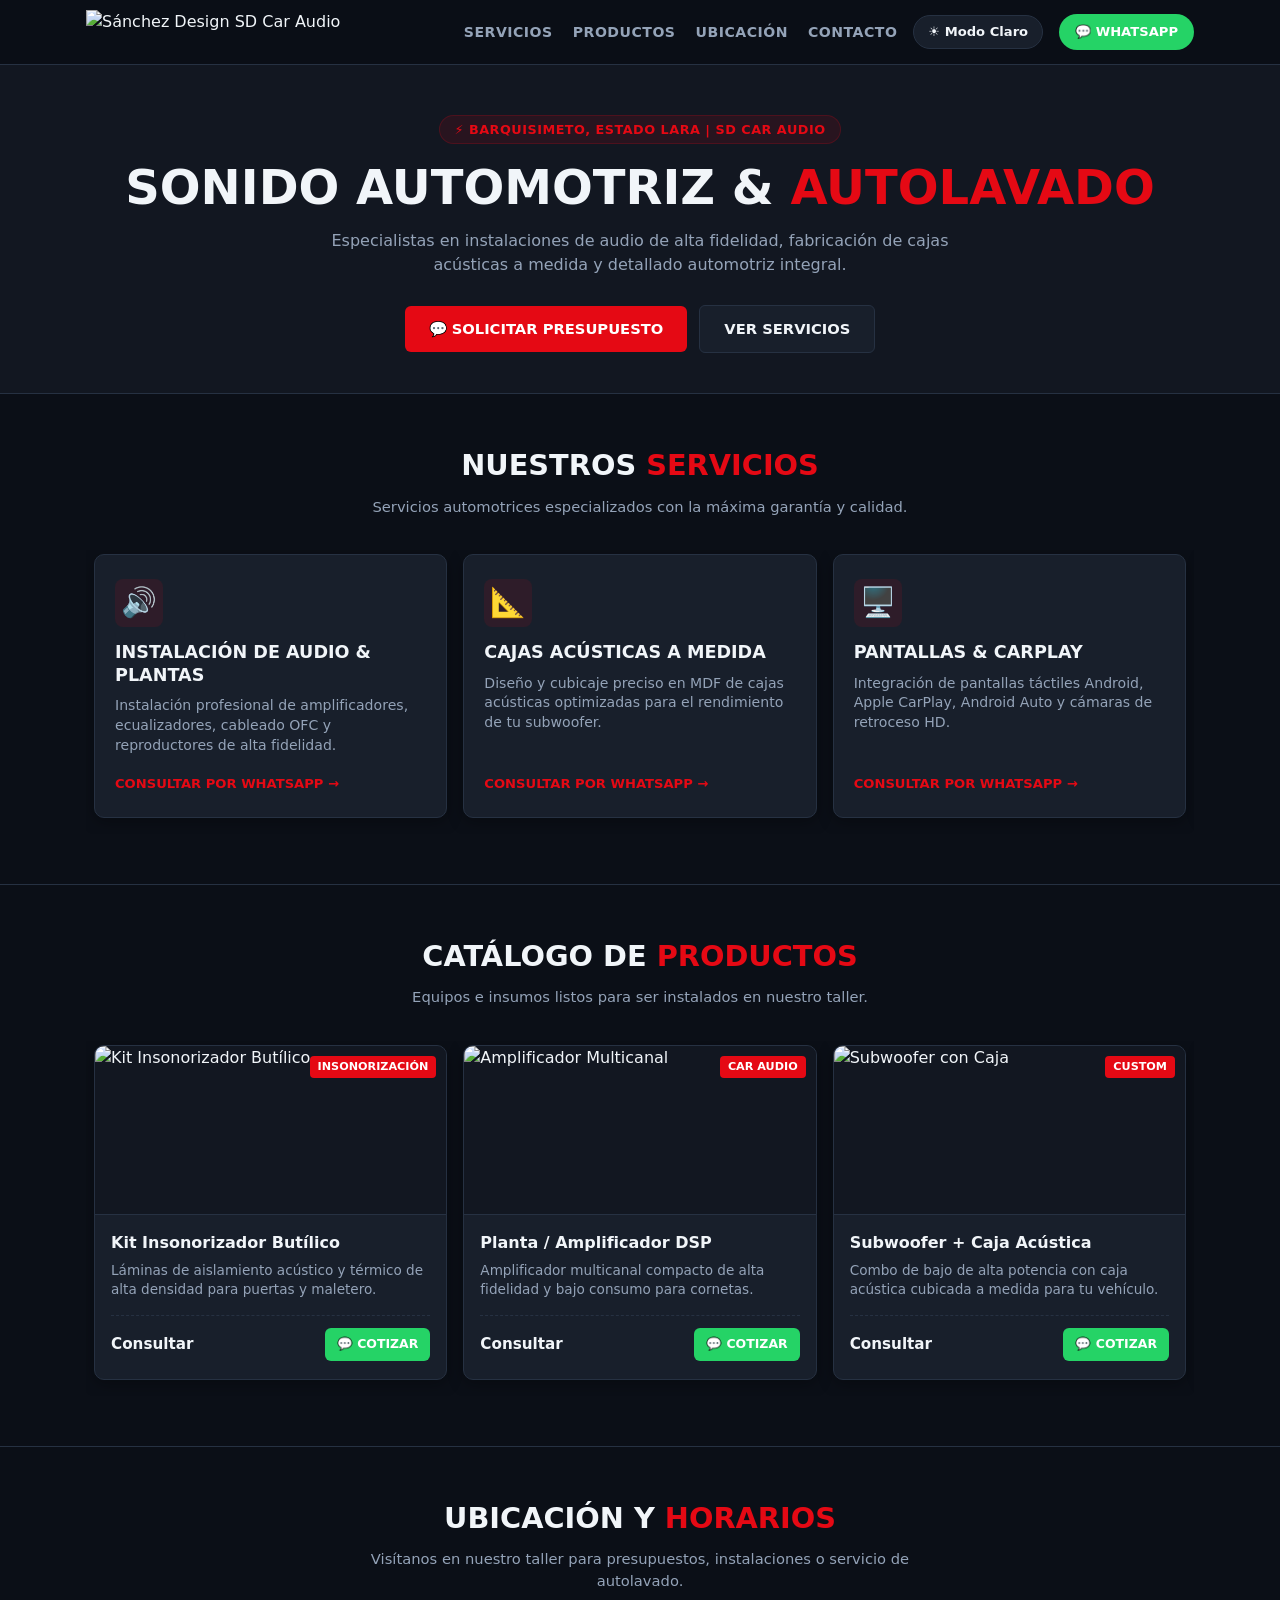
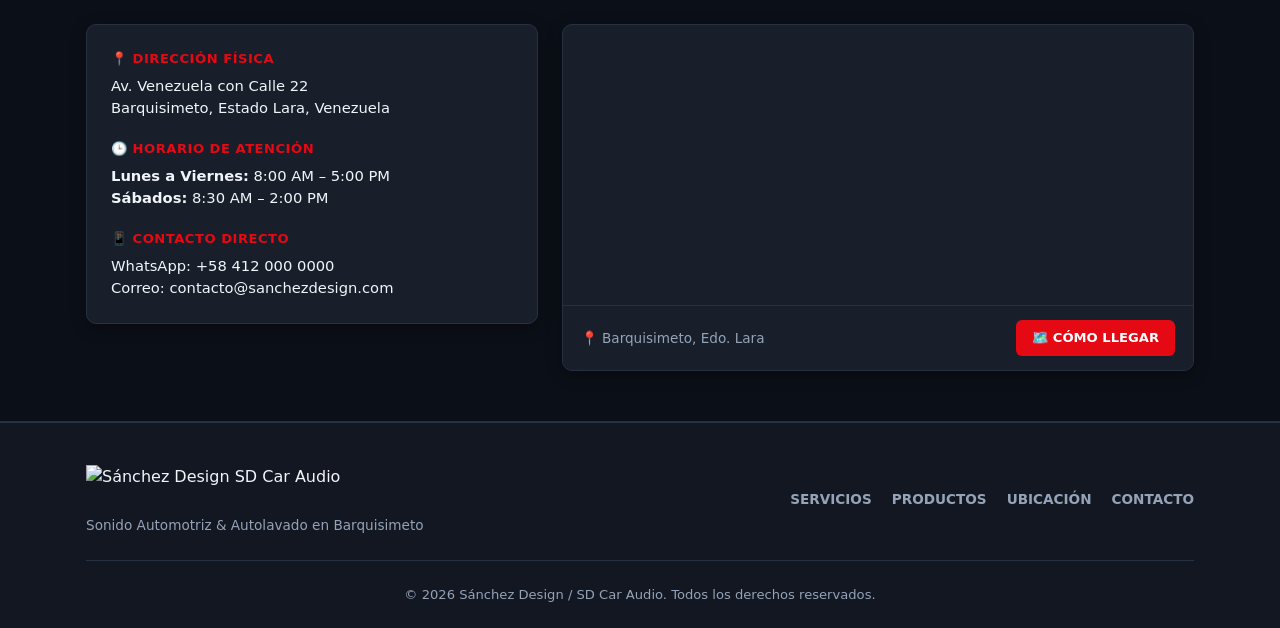
==== commit b9ab5a8f: "Update index.html" ====
--- a/index.html
+++ b/index.html
@@ -7,13 +7,12 @@
     <link rel="stylesheet" href="styles.css">
     </head>
 <body>
-
     <!-- Header Navigation -->
     <header>
         <div class="container nav-wrapper">
-            <!-- LOGO.PNG -->
+            <!-- LOGO PRINCIPAL -->
             <a href="#" class="brand-logo" aria-label="Sánchez Design SD Car Audio Home">
-                <img src="logo.png" alt="Sánchez Design SD Car Audio" class="logo-img">
+                <img src="arreglo.png" alt="Sánchez Design SD Car Audio" class="logo-img">
             </a>
             
             <div class="nav-right">
@@ -66,11 +65,8 @@
                 </div>
 
                 <div class="carousel-wrapper">
-                    <button class="carousel-btn prev" id="serviciosPrev" aria-label="Anterior">❮</button>
-                    <button class="carousel-btn next" id="serviciosNext" aria-label="Siguiente">❯</button>
-                    
-                    <div class="carousel-container" id="serviciosContainer">
-                        <div class="carousel-track" id="serviciosTrack">
+                    <div class="carousel-container">
+                        <div class="carousel-track">
                             
                             <!-- Servicio 1 -->
                             <div class="service-card">
@@ -134,13 +130,11 @@
 
                         </div>
                     </div>
-
-                    <div class="carousel-dots" id="serviciosDots"></div>
                 </div>
             </div>
         </section>
 
-        <!-- Carrusel 2: Catálogo de Productos con PNGs de Stock Neutras -->
+        <!-- Carrusel 2: Catálogo de Productos (Imágenes cubren 169px sin márgenes) -->
         <section id="productos">
             <div class="container">
                 <div class="section-header">
@@ -149,18 +143,15 @@
                 </div>
 
                 <div class="carousel-wrapper">
-                    <button class="carousel-btn prev" id="productosPrev" aria-label="Anterior">❮</button>
-                    <button class="carousel-btn next" id="productosNext" aria-label="Siguiente">❯</button>
-                    
-                    <div class="carousel-container" id="productosContainer">
-                        <div class="carousel-track" id="productosTrack">
+                    <div class="carousel-container">
+                        <div class="carousel-track">
                             
                             <!-- Producto 1 -->
                             <div class="product-card">
                                 <div class="product-card-inner">
                                     <div class="product-img-wrapper">
                                         <span class="product-tag">Insonorización</span>
-                                        <img src="[data-uri]" alt="Producto Insonorización" class="product-img">
+                                        <img src="producto-1.png" alt="Kit Insonorizador Butílico" class="product-img">
                                     </div>
                                     <div class="product-content">
                                         <h3 class="product-title">Kit Insonorizador Butílico</h3>
@@ -178,7 +169,7 @@
                                 <div class="product-card-inner">
                                     <div class="product-img-wrapper">
                                         <span class="product-tag">Car Audio</span>
-                                        <img src="[data-uri]" alt="Amplificador Multicanal" class="product-img">
+                                        <img src="producto-2.png" alt="Amplificador Multicanal" class="product-img">
                                     </div>
                                     <div class="product-content">
                                         <h3 class="product-title">Planta / Amplificador DSP</h3>
@@ -196,7 +187,7 @@
                                 <div class="product-card-inner">
                                     <div class="product-img-wrapper">
                                         <span class="product-tag">Custom</span>
-                                        <img src="[data-uri]" alt="Subwoofer con Caja" class="product-img">
+                                        <img src="producto-3.png" alt="Subwoofer con Caja" class="product-img">
                                     </div>
                                     <div class="product-content">
                                         <h3 class="product-title">Subwoofer + Caja Acústica</h3>
@@ -214,7 +205,7 @@
                                 <div class="product-card-inner">
                                     <div class="product-img-wrapper">
                                         <span class="product-tag">Tecnología</span>
-                                        <img src="[data-uri]" alt="Pantalla Android" class="product-img">
+                                        <img src="producto-4.png" alt="Pantalla Android" class="product-img">
                                     </div>
                                     <div class="product-content">
                                         <h3 class="product-title">Pantalla Android Touch</h3>
@@ -232,7 +223,7 @@
                                 <div class="product-card-inner">
                                     <div class="product-img-wrapper">
                                         <span class="product-tag">Detailing</span>
-                                        <img src="[data-uri]" alt="Kit Car Wash" class="product-img">
+                                        <img src="producto-5.png" alt="Kit Car Wash" class="product-img">
                                     </div>
                                     <div class="product-content">
                                         <h3 class="product-title">Combo Car Wash & Detail</h3>
@@ -247,8 +238,6 @@
 
                         </div>
                     </div>
-
-                    <div class="carousel-dots" id="productosDots"></div>
                 </div>
             </div>
         </section>
@@ -306,7 +295,7 @@
             <div class="footer-wrapper">
                 <div class="footer-brand">
                     <a href="#" class="brand-logo" aria-label="Sánchez Design Footer Logo">
-                        <img src="logo.png" alt="Sánchez Design SD Car Audio" class="logo-img-footer">
+                        <img src="arreglo.png" alt="Sánchez Design SD Car Audio" class="logo-img-footer">
                     </a>
                     <p>Sonido Automotriz & Autolavado en Barquisimeto</p>
                 </div>
@@ -323,96 +312,5 @@
         </div>
     </footer>
 
-    <!-- CONTROLADOR DE CARRUSELES (NAVEGACIÓN INTERACTIVA) -->
-    <script>
-        class Carousel {
-            constructor(trackId, prevBtnId, nextBtnId, dotsId) {
-                this.track = document.getElementById(trackId);
-                this.prevBtn = document.getElementById(prevBtnId);
-                this.nextBtn = document.getElementById(nextBtnId);
-                this.dotsContainer = document.getElementById(dotsId);
-                this.slides = Array.from(this.track.children);
-                this.currentIndex = 0;
-
-                this.init();
-            }
-
-            getSlidesPerView() {
-                if (window.innerWidth <= 600) return 1;
-                if (window.innerWidth <= 900) return 2;
-                return 3;
-            }
-
-            getMaxIndex() {
-                return Math.max(0, this.slides.length - this.getSlidesPerView());
-            }
-
-            setupDots() {
-                this.dotsContainer.innerHTML = '';
-                const maxIndex = this.getMaxIndex();
-                for (let i = 0; i <= maxIndex; i++) {
-                    const dot = document.createElement('div');
-                    dot.classList.add('dot');
-                    if (i === this.currentIndex) dot.classList.add('active');
-                    dot.addEventListener('click', () => this.goTo(i));
-                    this.dotsContainer.appendChild(dot);
-                }
-            }
-
-            update() {
-                const maxIndex = this.getMaxIndex();
-                if (this.currentIndex > maxIndex) this.currentIndex = maxIndex;
-                if (this.currentIndex < 0) this.currentIndex = 0;
-
-                const stepPercentage = 100 / this.getSlidesPerView();
-                this.track.style.transform = `translateX(-${this.currentIndex * stepPercentage}%)`;
-
-                this.prevBtn.style.opacity = this.currentIndex === 0 ? '0.3' : '1';
-                this.prevBtn.style.pointerEvents = this.currentIndex === 0 ? 'none' : 'auto';
-                
-                this.nextBtn.style.opacity = this.currentIndex === maxIndex ? '0.3' : '1';
-                this.nextBtn.style.pointerEvents = this.currentIndex === maxIndex ? 'none' : 'auto';
-
-                const dots = Array.from(this.dotsContainer.children);
-                dots.forEach((dot, idx) => {
-                    dot.classList.toggle('active', idx === this.currentIndex);
-                });
-            }
-
-            goTo(index) {
-                this.currentIndex = index;
-                this.update();
-            }
-
-            init() {
-                this.nextBtn.addEventListener('click', () => {
-                    if (this.currentIndex < this.getMaxIndex()) {
-                        this.currentIndex++;
-                        this.update();
-                    }
-                });
-
-                this.prevBtn.addEventListener('click', () => {
-                    if (this.currentIndex > 0) {
-                        this.currentIndex--;
-                        this.update();
-                    }
-                });
-
-                window.addEventListener('resize', () => {
-                    this.setupDots();
-                    this.update();
-                });
-
-                this.setupDots();
-                this.update();
-            }
-        }
-
-        document.addEventListener('DOMContentLoaded', () => {
-            new Carousel('serviciosTrack', 'serviciosPrev', 'serviciosNext', 'serviciosDots');
-            new Carousel('productosTrack', 'productosPrev', 'productosNext', 'productosDots');
-        });
-    </script>
 </body>
 </html>
--- a/styles.css
+++ b/styles.css
@@ -1,68 +1,717 @@
-body {
-            font-family: Arial, sans-serif;
-            background-color: #f0f0f0;
-            color: #000000;
-            margin: 20px;
+/* ==========================================
+           VARIABLES & MODO OSCURO (LEAN TODO, POR ALGO DEJE LOS COMENTARIOS)
+           ========================================== */
+        :root {
+            /* Colores corporativos SD Car Audio */
+            --sd-red: #E50914;
+            --sd-red-hover: #C10710;
+            --sd-black: #0B0F17;
+            --sd-white: #FFFFFF;
+            --wa-green: #25D366;
+            --wa-green-hover: #1EBD59;
+
+            /* Modo Oscuro (Predeterminado) */
+            --bg-main: #0B0F17;
+            --bg-secondary: #121721;
+            --bg-card: #181F2B;
+            --text-main: #F1F5F9;
+            --text-muted: #94A3B8;
+            --border-color: #263142;
+            --header-bg: rgba(11, 15, 23, 0.95);
+            --shadow-card: 0 4px 16px rgba(0, 0, 0, 0.3);
+
+            --radius-sm: 6px;
+            --radius-md: 10px;
+            --transition: background-color 0.25s ease, color 0.25s ease, border-color 0.25s ease;
+        }
+
+        /* CONMUTACIÓN MODO CLARO SIN JAVASCRIPT CON :has() */
+        html:has(#themeToggle:checked) {
+            --bg-main: #F8FAFC;
+            --bg-secondary: #FFFFFF;
+            --bg-card: #FFFFFF;
+            --text-main: #0F172A;
+            --text-muted: #64748B;
+            --border-color: #E2E8F0;
+            --header-bg: rgba(255, 255, 255, 0.95);
+            --shadow-card: 0 4px 12px rgba(0, 0, 0, 0.05);
+        }
+
+        /* RESET & ESTRUCTURA BASE */
+        * {
+            box-sizing: border-box;
+            margin: 0;
             padding: 0;
         }
 
-        .contenedor {
+        html {
+            scroll-behavior: smooth;
+        }
+
+        body {
+            font-family: system-ui, -apple-system, BlinkMacSystemFont, "Segoe UI", Roboto, Oxygen, Ubuntu, Cantarell, sans-serif;
+            background-color: var(--bg-main);
+            color: var(--text-main);
+            line-height: 1.5;
+            -webkit-font-smoothing: antialiased;
+            overflow-x: hidden;
+            transition: var(--transition);
+        }
+
+        a {
+            color: inherit;
+            text-decoration: none;
+        }
+
+        .container {
+            max-width: 1140px;
+            margin: 0 auto;
+            padding: 0 16px;
+            width: 100%;
+        }
+
+        /* ==========================================
+           HEADER & CONTROL DEL SWITCH DE TEMA EN CSS
+           ========================================== */
+        header {
+            position: sticky;
+            top: 0;
+            z-index: 100;
+            background-color: var(--header-bg);
+            backdrop-filter: blur(8px);
+            border-bottom: 1px solid var(--border-color);
+            padding: 10px 0;
+            transition: var(--transition);
+        }
+
+        .nav-wrapper {
+            display: flex;
+            justify-content: space-between;
+            align-items: center;
+            gap: 12px;
+        }
+
+        .brand-logo {
+            display: flex;
+            align-items: center;
+            height: 44px;
+            flex-shrink: 0;
+        }
+
+        .logo-img {
+            height: 100%;
+            width: auto;
+            object-fit: contain;
+            display: block;
+        }
+
+        .logo-img-footer {
+            height: 40px;
+            width: auto;
+            object-fit: contain;
+            display: block;
+        }
+
+        .nav-right {
+            display: flex;
+            align-items: center;
+            gap: 16px;
+        }
+
+        .nav-links {
+            display: flex;
+            list-style: none;
+            gap: 20px;
+            align-items: center;
+        }
+
+        .nav-links a {
+            font-size: 0.88rem;
+            font-weight: 700;
+            color: var(--text-muted);
+            text-transform: uppercase;
+            letter-spacing: 0.5px;
+            transition: color 0.2s ease;
+        }
+
+        .nav-links a:hover {
+            color: var(--sd-red);
+        }
+
+        /* Checkbox Oculto para Switch */
+        .theme-checkbox {
+            display: none;
+        }
+
+        /* Botón Label CSS */
+        .theme-toggle-label {
+            background: var(--bg-card);
+            border: 1px solid var(--border-color);
+            color: var(--text-main);
+            padding: 6px 14px;
+            border-radius: 20px;
+            cursor: pointer;
+            display: inline-flex;
+            align-items: center;
+            gap: 6px;
+            font-size: 0.82rem;
+            font-weight: 700;
+            white-space: nowrap;
+            user-select: none;
+            transition: var(--transition);
+        }
+
+        .theme-toggle-label:hover {
+            border-color: var(--sd-red);
+        }
+
+        .theme-toggle-label::before {
+            content: "☀️ Modo Claro";
+        }
+
+        html:has(#themeToggle:checked) .theme-toggle-label::before {
+            content: "🌙 Modo Oscuro";
+        }
+
+        .btn-wa-header {
+            background-color: var(--wa-green);
+            color: #FFFFFF !important;
+            padding: 8px 16px;
+            border-radius: 20px;
+            font-weight: 800;
+            font-size: 0.82rem;
+            display: inline-flex;
+            align-items: center;
+            gap: 6px;
+            white-space: nowrap;
+            text-transform: uppercase;
+        }
+
+        .btn-wa-header:hover {
+            background-color: var(--wa-green-hover);
+        }
+
+        /* ==========================================
+           HERO SECTION
+           ========================================== */
+        .hero {
+            padding: 50px 0 40px;
+            text-align: center;
+            background-color: var(--bg-secondary);
+            border-bottom: 1px solid var(--border-color);
+        }
+
+        .hero-badge {
+            display: inline-block;
+            background-color: rgba(229, 9, 20, 0.1);
+            color: var(--sd-red);
+            font-size: 0.8rem;
+            font-weight: 800;
+            padding: 4px 14px;
+            border-radius: 20px;
+            margin-bottom: 16px;
+            border: 1px solid rgba(229, 9, 20, 0.2);
+            text-transform: uppercase;
+            letter-spacing: 0.5px;
+        }
+
+        .hero h1 {
+            font-size: clamp(1.8rem, 4vw, 3rem);
+            font-weight: 900;
+            line-height: 1.15;
+            margin-bottom: 14px;
+            text-transform: uppercase;
+        }
+
+        .hero h1 span {
+            color: var(--sd-red);
+        }
+
+        .hero p {
+            font-size: 1rem;
+            color: var(--text-muted);
             max-width: 650px;
+            margin: 0 auto 28px;
+        }
+
+        .hero-buttons {
+            display: flex;
+            justify-content: center;
+            align-items: center;
+            gap: 12px;
+            flex-wrap: wrap;
+        }
+
+        .btn-primary {
+            background-color: var(--sd-red);
+            color: #FFFFFF;
+            font-weight: 800;
+            padding: 12px 24px;
+            border-radius: var(--radius-sm);
+            display: inline-flex;
+            align-items: center;
+            gap: 8px;
+            font-size: 0.92rem;
+            text-transform: uppercase;
+        }
+
+        .btn-primary:hover {
+            background-color: var(--sd-red-hover);
+        }
+
+        .btn-secondary {
+            background-color: var(--bg-card);
+            color: var(--text-main);
+            font-weight: 800;
+            padding: 12px 24px;
+            border-radius: var(--radius-sm);
+            border: 1px solid var(--border-color);
+            font-size: 0.92rem;
+            text-transform: uppercase;
+        }
+
+        .btn-secondary:hover {
+            border-color: var(--sd-red);
+            color: var(--sd-red);
+        }
+
+        /* ==========================================
+           SECCIONES COMUNES
+           ========================================== */
+        section {
+            padding: 50px 0;
+            border-bottom: 1px solid var(--border-color);
+        }
+
+        .section-header {
+            margin-bottom: 32px;
+            text-align: center;
+        }
+
+        .section-title {
+            font-size: 1.8rem;
+            font-weight: 900;
+            margin-bottom: 8px;
+            text-transform: uppercase;
+        }
+
+        .section-title span {
+            color: var(--sd-red);
+        }
+
+        .section-subtitle {
+            font-size: 0.92rem;
+            color: var(--text-muted);
+            max-width: 550px;
             margin: 0 auto;
-            background-color: #ffffff;
-            border: 1px solid #000000;
-            padding: 20px;
-        }
-
-        h1 {
-            color: #cc0000;
-            margin-bottom: 5px;
-            font-size: 24px;
-        }
-
-        h2 {
-            font-size: 18px;
-            background-color: #e0e0e0;
-            padding: 5px;
-            border-bottom: 1px solid #999999;
-            margin-top: 20px;
-        }
-
-        ul {
-            margin-left: 10px;
-            padding-left: 20px;
-        }
-
-        li {
+        }
+
+        /* ==========================================
+           CARRUSELES PURAMENTE EN CSS (SIN BOTONES & SIN JS)
+           ========================================== */
+        .carousel-wrapper {
+            position: relative;
+            width: 100%;
+        }
+
+        .carousel-container {
+            overflow-x: auto;
+            scroll-snap-type: x mandatory;
+            scroll-behavior: smooth;
+            width: 100%;
+            padding: 4px 0 16px 0;
+            scrollbar-width: thin;
+            scrollbar-color: var(--sd-red) var(--border-color);
+        }
+
+        .carousel-container::-webkit-scrollbar {
+            height: 6px;
+        }
+
+        .carousel-container::-webkit-scrollbar-track {
+            background: var(--bg-card);
+            border-radius: 4px;
+        }
+
+        .carousel-container::-webkit-scrollbar-thumb {
+            background-color: var(--sd-red);
+            border-radius: 4px;
+        }
+
+        .carousel-track {
+            display: flex;
+            width: 100%;
+            align-items: stretch;
+            gap: 0;
+        }
+
+        /* TARJETAS DE SERVICIOS */
+        .service-card {
+            box-sizing: border-box;
+            padding: 0 8px;
+            flex: 0 0 33.333%;
+            max-width: 33.333%;
+            scroll-snap-align: start;
+            display: flex;
+        }
+
+        .service-card-inner {
+            background-color: var(--bg-card);
+            border: 1px solid var(--border-color);
+            border-radius: var(--radius-md);
+            padding: 24px 20px;
+            box-shadow: var(--shadow-card);
+            display: flex;
+            flex-direction: column;
+            justify-content: space-between;
+            width: 100%;
+            box-sizing: border-box;
+            overflow: hidden;
+            word-break: break-word;
+        }
+
+        .service-icon {
+            font-size: 1.8rem;
+            margin-bottom: 14px;
+            display: inline-flex;
+            align-items: center;
+            justify-content: center;
+            background-color: rgba(229, 9, 20, 0.1);
+            color: var(--sd-red);
+            width: 48px;
+            height: 48px;
+            border-radius: 8px;
+            flex-shrink: 0;
+        }
+
+        .service-card-inner h3 {
+            font-size: 1.1rem;
+            font-weight: 800;
+            margin-bottom: 10px;
+            text-transform: uppercase;
+            line-height: 1.3;
+        }
+
+        .service-card-inner p {
+            font-size: 0.88rem;
+            color: var(--text-muted);
+            margin-bottom: 18px;
+            flex-grow: 1;
+            line-height: 1.4;
+        }
+
+        .service-link {
+            font-size: 0.82rem;
+            font-weight: 800;
+            color: var(--sd-red);
+            display: inline-flex;
+            align-items: center;
+            gap: 4px;
+            text-transform: uppercase;
+            margin-top: auto;
+        }
+
+        /* TARJETAS DE PRODUCTOS - IMAGEN CUBRE 169px SIN MARGENES */
+        .product-card {
+            box-sizing: border-box;
+            padding: 0 8px;
+            flex: 0 0 33.333%;
+            max-width: 33.333%;
+            scroll-snap-align: start;
+            display: flex;
+        }
+
+        .product-card-inner {
+            background-color: var(--bg-card);
+            border: 1px solid var(--border-color);
+            border-radius: var(--radius-md);
+            overflow: hidden;
+            box-shadow: var(--shadow-card);
+            display: flex;
+            flex-direction: column;
+            width: 100%;
+            box-sizing: border-box;
+        }
+
+        .product-img-wrapper {
+            position: relative;
+            width: 100%;
+            height: 169px;
+            background-color: var(--bg-secondary);
+            display: block;
+            border-bottom: 1px solid var(--border-color);
+            overflow: hidden;
+            flex-shrink: 0;
+            padding: 0;
+            margin: 0;
+        }
+
+        .product-img {
+            width: 100%;
+            height: 100%;
+            object-fit: cover;
+            padding: 0;
+            margin: 0;
+            display: block;
+        }
+
+        .product-tag {
+            position: absolute;
+            top: 10px;
+            right: 10px;
+            background-color: var(--sd-red);
+            color: #FFFFFF;
+            font-size: 0.7rem;
+            font-weight: 900;
+            padding: 3px 8px;
+            border-radius: 4px;
+            text-transform: uppercase;
+            z-index: 2;
+        }
+
+        .product-content {
+            padding: 18px 16px;
+            display: flex;
+            flex-direction: column;
+            flex-grow: 1;
+            box-sizing: border-box;
+            overflow: hidden;
+            word-break: break-word;
+        }
+
+        .product-title {
+            font-size: 1rem;
+            font-weight: 800;
             margin-bottom: 8px;
-        }
-
-        .contacto-tabla {
-            width: 100%;
-            border-collapse: collapse;
-            margin-top: 10px;
-        }
-
-        .contacto-tabla td {
-            padding: 6px;
-            border: 1px solid #ccc;
-            vertical-align: top;
-        }
-
-        .boton-whatsapp {
-            display: inline-block;
-            background-color: #25d366;
-            color: #ffffff;
-            padding: 8px 15px;
-            text-decoration: none;
-            font-weight: bold;
-            border: 1px solid #000000;
-            margin-top: 10px;
-        }
-
-        .pie-pagina {
+            line-height: 1.3;
+        }
+
+        .product-desc {
+            font-size: 0.85rem;
+            color: var(--text-muted);
+            margin-bottom: 16px;
+            flex-grow: 1;
+            line-height: 1.4;
+        }
+
+        .product-footer {
+            display: flex;
+            justify-content: space-between;
+            align-items: center;
+            padding-top: 12px;
+            border-top: 1px dashed var(--border-color);
+            gap: 8px;
+        }
+
+        .product-price {
+            font-size: 0.95rem;
+            font-weight: 800;
+            color: var(--text-main);
+            white-space: nowrap;
+        }
+
+        .btn-product-wa {
+            background-color: var(--wa-green);
+            color: #FFFFFF;
+            font-size: 0.78rem;
+            font-weight: 800;
+            padding: 7px 12px;
+            border-radius: 6px;
+            display: inline-flex;
+            align-items: center;
+            gap: 4px;
+            text-transform: uppercase;
+            white-space: nowrap;
+        }
+
+        .btn-product-wa:hover {
+            background-color: var(--wa-green-hover);
+        }
+
+        /* ==========================================
+           UBICACIÓN & GOOGLE MAPS
+           ========================================== */
+        .location-layout {
+            display: grid;
+            grid-template-columns: 1fr 1.4fr;
+            gap: 24px;
+            align-items: start;
+        }
+
+        .location-info {
+            background-color: var(--bg-card);
+            border: 1px solid var(--border-color);
+            border-radius: var(--radius-md);
+            padding: 24px;
+            box-shadow: var(--shadow-card);
+        }
+
+        .info-block {
+            margin-bottom: 20px;
+        }
+
+        .info-block:last-child {
+            margin-bottom: 0;
+        }
+
+        .info-block h4 {
+            font-size: 0.82rem;
+            text-transform: uppercase;
+            letter-spacing: 0.5px;
+            color: var(--sd-red);
+            font-weight: 900;
+            margin-bottom: 6px;
+        }
+
+        .info-block p {
+            font-size: 0.92rem;
+            line-height: 1.5;
+        }
+
+        .map-card {
+            background-color: var(--bg-card);
+            border: 1px solid var(--border-color);
+            border-radius: var(--radius-md);
+            overflow: hidden;
+            box-shadow: var(--shadow-card);
+        }
+
+        .map-iframe {
+            width: 100%;
+            height: 280px;
+            border: 0;
+            display: block;
+        }
+
+        .map-card-footer {
+            padding: 14px 18px;
+            background-color: var(--bg-card);
+            border-top: 1px solid var(--border-color);
+            display: flex;
+            justify-content: space-between;
+            align-items: center;
+            flex-wrap: wrap;
+            gap: 10px;
+        }
+
+        .map-location-text {
+            font-size: 0.85rem;
+            color: var(--text-muted);
+        }
+
+        .btn-directions {
+            background-color: var(--sd-red);
+            color: #FFFFFF;
+            font-size: 0.82rem;
+            font-weight: 800;
+            padding: 8px 16px;
+            border-radius: var(--radius-sm);
+            display: inline-flex;
+            align-items: center;
+            gap: 6px;
+            text-transform: uppercase;
+        }
+
+        .btn-directions:hover {
+            background-color: var(--sd-red-hover);
+        }
+
+        /* ==========================================
+           FOOTER
+           ========================================== */
+        footer {
+            background-color: var(--bg-secondary);
+            padding: 40px 0 24px;
+            border-top: 1px solid var(--border-color);
+        }
+
+        .footer-wrapper {
+            display: flex;
+            justify-content: space-between;
+            align-items: center;
+            flex-wrap: wrap;
+            gap: 20px;
+            padding-bottom: 24px;
+            border-bottom: 1px solid var(--border-color);
+            margin-bottom: 24px;
+        }
+
+        .footer-brand {
+            display: flex;
+            flex-direction: column;
+            gap: 8px;
+        }
+
+        .footer-brand p {
+            font-size: 0.85rem;
+            color: var(--text-muted);
+        }
+
+        .footer-nav {
+            display: flex;
+            gap: 20px;
+            list-style: none;
+        }
+
+        .footer-nav a {
+            font-size: 0.85rem;
+            font-weight: 700;
+            color: var(--text-muted);
+            text-transform: uppercase;
+        }
+
+        .footer-nav a:hover {
+            color: var(--sd-red);
+        }
+
+        .footer-bottom {
             text-align: center;
-            font-size: 12px;
-            margin-top: 30px;
-            color: #555555;
-        }
+            font-size: 0.82rem;
+            color: var(--text-muted);
+        }
+
+        /* ==========================================
+           RESPONSIVE (100% ADAPTATIVO A MÓVILES)
+           ========================================== */
+        @media (max-width: 900px) {
+            .service-card,
+            .product-card {
+                flex: 0 0 50%;
+                max-width: 50%;
+            }
+
+            .location-layout {
+                grid-template-columns: 1fr;
+            }
+        }
+
+        @media (max-width: 600px) {
+            .nav-links {
+                display: none;
+            }
+
+            .service-card,
+            .product-card {
+                flex: 0 0 100%;
+                max-width: 100%;
+            }
+
+            .hero {
+                padding: 36px 0 28px;
+            }
+
+            .hero h1 {
+                font-size: 1.6rem;
+            }
+
+            .btn-primary, .btn-secondary {
+                width: 100%;
+                justify-content: center;
+            }
+
+            .footer-wrapper {
+                flex-direction: column;
+                text-align: center;
+                align-items: center;
+            }
+        }
